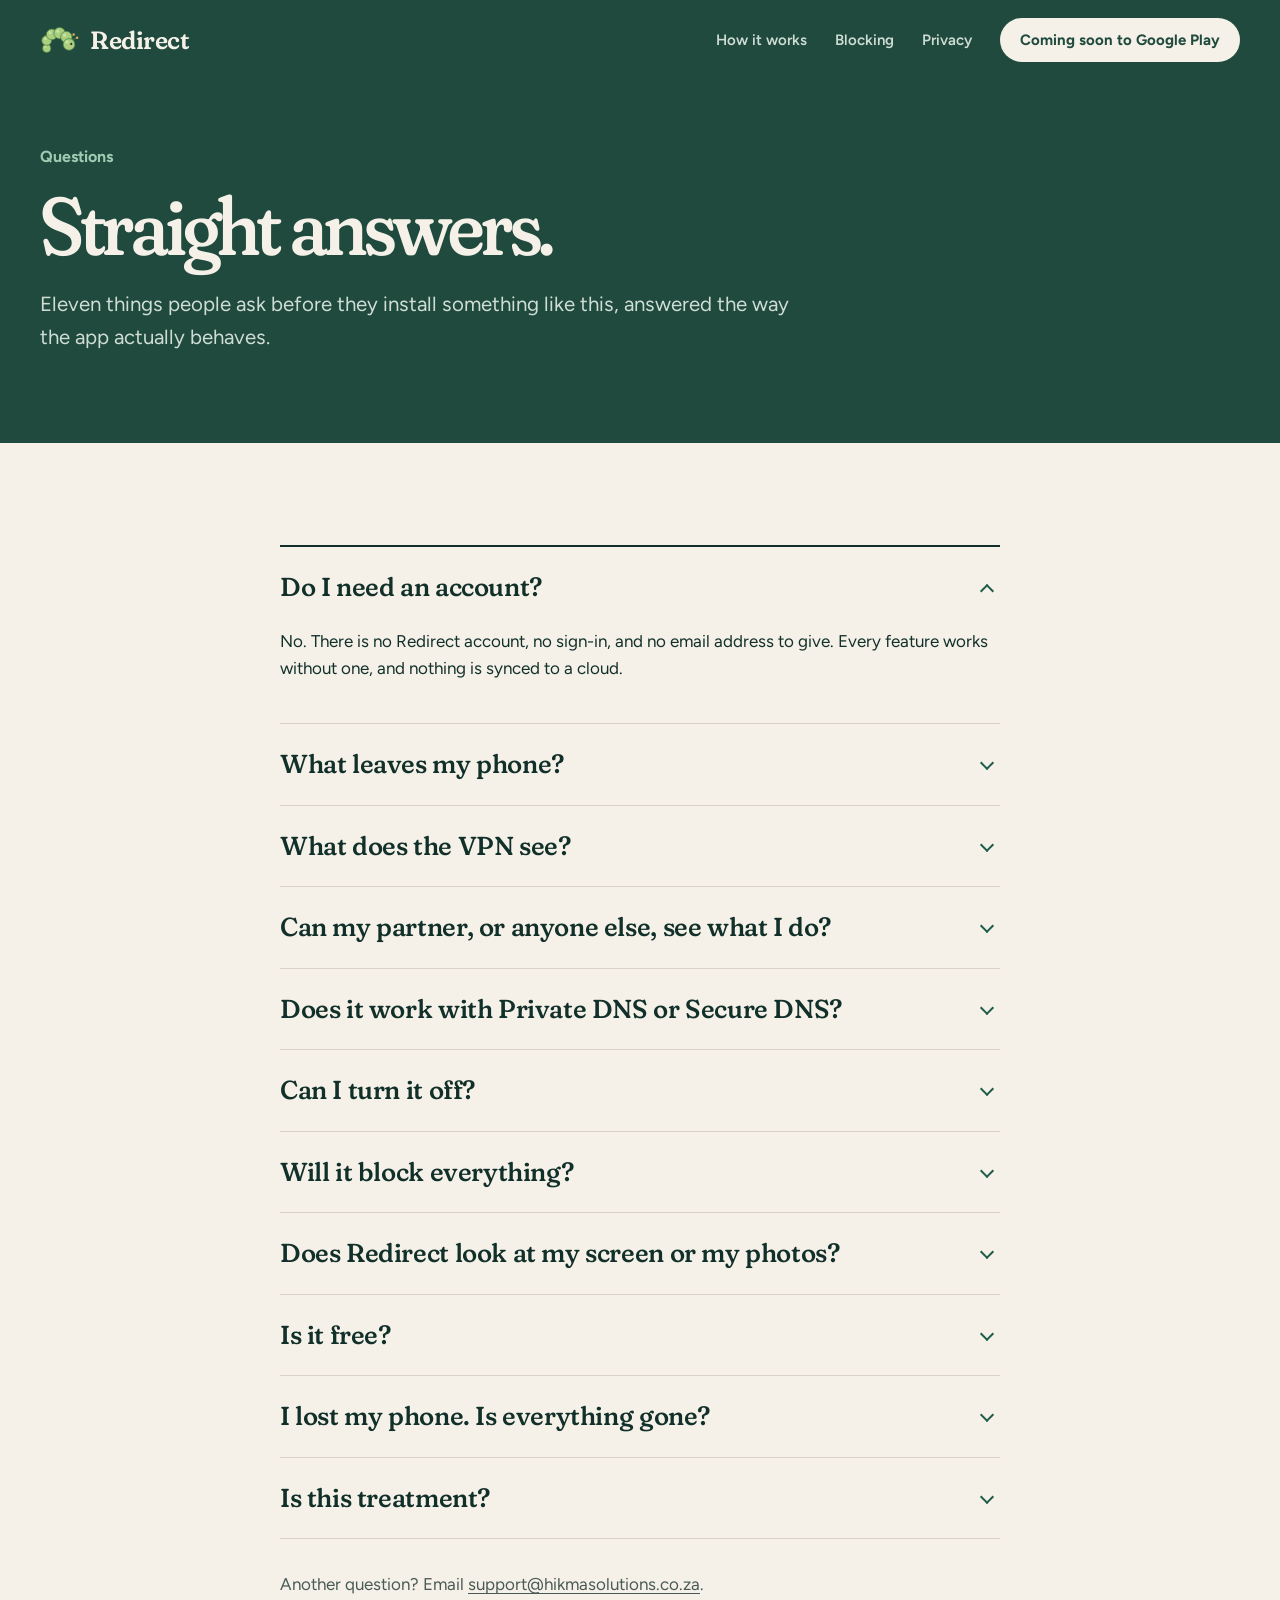
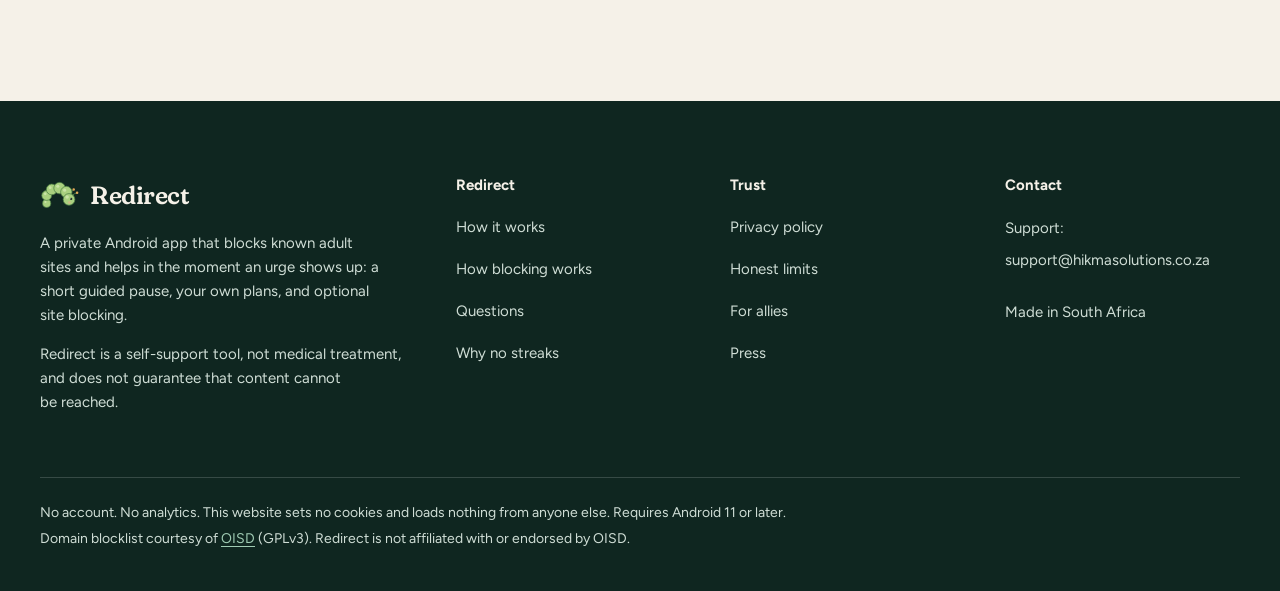
==== faq.html @ 18bc138a "Redirect website" ====
<!doctype html>
<html lang="en">
<head>
  <meta charset="utf-8">
  <meta name="viewport" content="width=device-width, initial-scale=1">
  <title>Questions · Redirect</title>
  <meta name="description" content="Straight answers about Redirect: accounts, what leaves your phone, what the VPN sees, Private DNS, turning it off, what it costs, lost phones, and treatment.">
  <meta name="theme-color" content="#1F4A3D">
  <meta name="color-scheme" content="light dark">
  <link rel="canonical" href="https://redirect.hikmasolutions.co.za/faq.html">
  <link rel="icon" href="favicon.svg" type="image/svg+xml">
  <link rel="icon" href="favicon-32.png" sizes="32x32" type="image/png">
  <link rel="apple-touch-icon" href="apple-touch-icon.png">
  <meta property="og:type" content="website">
  <meta property="og:site_name" content="Redirect">
  <meta property="og:title" content="Questions · Redirect">
  <meta property="og:description" content="Straight answers about Redirect: accounts, what leaves your phone, what the VPN sees, Private DNS, turning it off, what it costs, lost phones, and treatment.">
  <meta property="og:url" content="https://redirect.hikmasolutions.co.za/faq.html">
  <meta property="og:image" content="https://redirect.hikmasolutions.co.za/og.png">
  <meta property="og:image:width" content="1200">
  <meta property="og:image:height" content="630">
  <meta property="og:image:alt" content="Pip, the Redirect caterpillar, on a pine-green background with the words: A calm pause, when it matters.">
  <meta name="twitter:card" content="summary_large_image">
  <meta name="twitter:title" content="Questions · Redirect">
  <meta name="twitter:description" content="Straight answers about Redirect: accounts, what leaves your phone, what the VPN sees, Private DNS, turning it off, what it costs, lost phones, and treatment.">
  <meta name="twitter:image" content="https://redirect.hikmasolutions.co.za/og.png">
  <link rel="stylesheet" href="site.css">
  <script src="site.js"></script>
</head>
<body>
  <a class="skip-link" href="#main">Skip to main content</a>
  <div class="top">
    <header class="site-header">
      <div class="shell">
        <a class="brand" href="index.html"><svg class="pip-mark" viewBox="18 24 72 54" aria-hidden="true" focusable="false"><g transform="translate(-4.5,-6) translate(54,54) scale(1.22) translate(-54,-54)"><g class="pm-body"><path fill="none" stroke="#4E7F46" stroke-width="1.4" stroke-linecap="round" d="M72.5,55.2 Q74,51 77.5,48.6 M76,56.6 Q79,54 82.4,53.4"/><path fill="#E3A857" d="M76,48.3a1.9,1.9 0 1,0 3.8,0a1.9,1.9 0 1,0 -3.8,0ZM81,53.2a1.9,1.9 0 1,0 3.8,0a1.9,1.9 0 1,0 -3.8,0Z"/><g fill="#A9D07F" stroke="#4E7F46" stroke-width="1.1"><circle cx="38.03" cy="68.81" r="6"/><circle cx="38.03" cy="57.19" r="7.2"/><circle cx="45.5" cy="48.28" r="7.92"/><circle cx="56.95" cy="46.26" r="8.4"/><circle cx="67.02" cy="52.07" r="8.4"/><circle cx="71" cy="63" r="8.6"/></g><g fill="#E4F2C8" fill-opacity=".55"><circle cx="36.28" cy="66.81" r="1.6"/><circle cx="35.93" cy="54.79" r="1.92"/><circle cx="43.19" cy="45.64" r="2.11"/><circle cx="54.5" cy="43.46" r="2.24"/><circle cx="64.57" cy="49.27" r="2.24"/><circle cx="68.2" cy="59.4" r="2.6"/></g><circle cx="71.6" cy="67.4" r="1.9" fill="#F2A58E" fill-opacity=".53"/><circle cx="74.2" cy="62.2" r="1.7" fill="#1C2B24"/><circle cx="73.6" cy="61.5" r=".55" fill="#fff"/></g></g></svg><span>Redirect</span></a>
        <nav class="nav" aria-label="Main">
          <a class="nav-text" href="index.html#pause">How it works</a>
          <a class="nav-text" href="how-blocking-works.html">Blocking</a>
          <a class="nav-text" href="privacy.html">Privacy</a>
          <a class="nav-cta" href="index.html#get-it" data-play-link><span data-play-label>Coming soon to Google Play</span></a>
          <details class="menu">
            <summary>Menu</summary>
            <div class="menu-panel">
              <a href="index.html#pause">How it works</a>
              <a href="how-blocking-works.html">How blocking works</a>
              <a href="privacy.html">Privacy</a>
              <a href="faq.html" aria-current="page">Questions</a>
              <a href="for-allies.html">For allies</a>
              <a href="why-no-streaks.html">Why no streaks</a>
              <a href="press.html">Press</a>
              <a class="menu-cta" href="index.html#get-it" data-play-link><span data-play-label>Coming soon to Google Play</span></a>
            </div>
          </details>
        </nav>
      </div>
    </header>
    <div class="shell page-hero">
      <p class="eyebrow">Questions</p>
      <h1>Straight answers.</h1>
      <p class="lede">Eleven things people ask before they install something like this, answered the way the app actually behaves.</p>
    </div>
  </div>
  <main id="main" class="page-body">
    <div class="narrow">
      <ul class="faq">
        <li><details open>
          <summary>Do I need an account?</summary>
          <div class="answer">
            <p>No. There is no Redirect account, no sign-in, and no email address to give. Every feature works without one, and nothing is synced to a cloud.</p>
          </div>
        </details></li>
        <li><details>
          <summary>What leaves my phone?</summary>
          <div class="answer">
            <p>Your journal, check-ins, urge history, plans, and settings don't. Redirect has no analytics, no ads, no crash-reporting service, and no server of its own. Only three things can leave the phone, and each one is your choice:</p>
            <ul>
              <li>While site blocking is on, DNS questions that aren't blocked go to Android's own resolver, so they reach your network's DNS or your Private DNS provider, as they would without Redirect.</li>
              <li>If you tap <strong>Update now</strong>, the blocklist is downloaded from the OISD host.</li>
              <li>Files you export or share yourself, such as a JSON export.</li>
            </ul>
            <p>The <a href="privacy.html">privacy policy</a> has the full detail.</p>
          </div>
        </details></li>
        <li><details>
          <summary>What does the VPN see?</summary>
          <div class="answer">
            <p>The VPN runs on your phone and only looks at DNS questions: the names of sites your phone is trying to reach. It compares each name with the blocklist on the phone. It does not carry or read page content, images, or video, and it sends nothing to Redirect. Android shows a VPN indicator while it is on. <a href="how-blocking-works.html">How blocking works</a></p>
          </div>
        </details></li>
        <li><details>
          <summary>Can my partner, or anyone else, see what I do?</summary>
          <div class="answer">
            <p>No. Redirect sends no reports, has no dashboard, and gives no one else a login. Nobody is told when you change a setting or remove the app. The only way anything reaches another person is if you send it: an export you choose to share. An optional app lock uses your phone's own screen lock to keep the journal, progress, and plans private on a shared or borrowed phone; the pause is never locked.</p>
          </div>
        </details></li>
        <li><details>
          <summary>Does it work with Private DNS or Secure DNS?</summary>
          <div class="answer">
            <p>No, and it's better to know that up front. Android's Private DNS (DNS-over-HTTPS or DNS-over-TLS) and a custom Secure DNS provider in a browser send lookups around Redirect, so site blocking can't see them. In Chrome, keep Use secure DNS on "current service provider". Apps with their own resolver, IPv6 DNS, DNS-over-TCP, and other VPNs bypass it too.</p>
          </div>
        </details></li>
        <li><details>
          <summary>Can I turn it off?</summary>
          <div class="answer">
            <p>Yes. Every protection is off until you turn it on. On the default level it turns off straight away; a stricter level waits for the delay you chose. Uninstalling always removes it. Redirect is not tamper-proof, by design: it's friction you choose for yourself.</p>
          </div>
        </details></li>
        <li><details>
          <summary>Will it block everything?</summary>
          <div class="answer">
            <p>No. It blocks known adult domains, using the community-maintained OISD list, while your phone's DNS questions go through it. New or unlisted sites, content inside other apps, and the bypasses above can all get through. Redirect is one door among the ones you choose, not a complete filter.</p>
          </div>
        </details></li>
        <li><details>
          <summary>Does Redirect look at my screen or my photos?</summary>
          <div class="answer">
            <p>It never looks at photos, images, or video, and it never takes screenshots. The optional app pause sees only which app is open. Redirect doesn't ask for camera, microphone, location, contacts, photos, or SMS access.</p>
          </div>
        </details></li>
        <li><details>
          <summary>Is it free?</summary>
          <div class="answer">
            <p>Yes. Redirect is free, with no account and nothing to buy in the app. That covers the pause and breathing, your plans inside the pause, check-ins, the journal, progress, the lessons and toolbox, site blocking with the standard list and protection levels, app pauses, app lock, export, and delete. More features will come in updates.</p>
          </div>
        </details></li>
        <li><details>
          <summary>I lost my phone. Is everything gone?</summary>
          <div class="answer">
            <p>Everything lives only on the phone, and Android's own app backup is switched off on purpose, so a lost or wiped phone can't be recovered. That is the price of having nothing stored anywhere else. A JSON export is a readable copy you can make at any time and keep somewhere safe; it can't be restored into the app.</p>
          </div>
        </details></li>
        <li><details>
          <summary>Is this treatment?</summary>
          <div class="answer">
            <p>No. Redirect is a self-support tool for the adult using it. It isn't medical treatment, therapy, or crisis support, and it can work alongside them. If you are in crisis or thinking about harming yourself, please contact your local emergency number or a crisis line where you live.</p>
          </div>
        </details></li>
      </ul>
      <p class="guard-foot">Another question? Email <a href="mailto:support@hikmasolutions.co.za">support@hikmasolutions.co.za</a>.</p>
    </div>
  </main>

  <footer class="site-footer">
    <div class="shell">
      <div class="footer-grid">
        <div class="footer-about">
          <a class="brand" href="index.html"><svg class="pip-mark" viewBox="18 24 72 54" aria-hidden="true" focusable="false"><g transform="translate(-4.5,-6) translate(54,54) scale(1.22) translate(-54,-54)"><g class="pm-body"><path fill="none" stroke="#4E7F46" stroke-width="1.4" stroke-linecap="round" d="M72.5,55.2 Q74,51 77.5,48.6 M76,56.6 Q79,54 82.4,53.4"/><path fill="#E3A857" d="M76,48.3a1.9,1.9 0 1,0 3.8,0a1.9,1.9 0 1,0 -3.8,0ZM81,53.2a1.9,1.9 0 1,0 3.8,0a1.9,1.9 0 1,0 -3.8,0Z"/><g fill="#A9D07F" stroke="#4E7F46" stroke-width="1.1"><circle cx="38.03" cy="68.81" r="6"/><circle cx="38.03" cy="57.19" r="7.2"/><circle cx="45.5" cy="48.28" r="7.92"/><circle cx="56.95" cy="46.26" r="8.4"/><circle cx="67.02" cy="52.07" r="8.4"/><circle cx="71" cy="63" r="8.6"/></g><g fill="#E4F2C8" fill-opacity=".55"><circle cx="36.28" cy="66.81" r="1.6"/><circle cx="35.93" cy="54.79" r="1.92"/><circle cx="43.19" cy="45.64" r="2.11"/><circle cx="54.5" cy="43.46" r="2.24"/><circle cx="64.57" cy="49.27" r="2.24"/><circle cx="68.2" cy="59.4" r="2.6"/></g><circle cx="71.6" cy="67.4" r="1.9" fill="#F2A58E" fill-opacity=".53"/><circle cx="74.2" cy="62.2" r="1.7" fill="#1C2B24"/><circle cx="73.6" cy="61.5" r=".55" fill="#fff"/></g></g></svg><span>Redirect</span></a>
          <p>A private Android app that blocks known adult sites and helps in the moment an urge shows up: a short guided pause, your own plans, and optional site blocking.</p>
          <p>Redirect is a self-support tool, not medical treatment, and does not guarantee that content cannot be reached.</p>
        </div>
        <nav class="footer-links" aria-label="Redirect">
          <h2>Redirect</h2>
          <a href="index.html#pause">How it works</a>
          <a href="how-blocking-works.html">How blocking works</a>
          <a href="faq.html">Questions</a>
          <a href="why-no-streaks.html">Why no streaks</a>
        </nav>
        <nav class="footer-links" aria-label="Trust and press">
          <h2>Trust</h2>
          <a href="privacy.html">Privacy policy</a>
          <a href="index.html#honesty">Honest limits</a>
          <a href="for-allies.html">For allies</a>
          <a href="press.html">Press</a>
        </nav>
        <div class="footer-links">
          <h2>Contact</h2>
          <span>Support: <a href="mailto:support@hikmasolutions.co.za">support@hikmasolutions.co.za</a></span>
          <span>Made in South Africa</span>
        </div>
      </div>
      <div class="footer-bottom">
        <p>No account. No analytics. This website sets no cookies and loads nothing from anyone else. Requires Android 11 or later.</p>
        <p>Domain blocklist courtesy of <a href="https://oisd.nl/">OISD</a> (GPLv3). Redirect is not affiliated with or endorsed by OISD.</p>
      </div>
    </div>
  </footer>
</body>
</html>
---- site.css ----
/* Redirect website: shared styles for every page. No external requests: fonts are self-hosted
   (SIL OFL; licence texts ship beside them in fonts/). Light and dark themes; ?theme=dark or
   ?theme=light forces one (site.js sets data-theme on <html>).
   Rhythm: pine bands for the night-time moments (hero, privacy, call to action), warm paper for
   everything you read in daylight. One ambient motion: the hero breathes, 4 s in and 6 s out. */
@font-face { font-family: "Fraunces"; src: url("fonts/Fraunces-Variable.ttf") format("truetype"); font-weight: 100 900; font-display: swap; }
@font-face { font-family: "Figtree"; src: url("fonts/Figtree-Variable.ttf") format("truetype"); font-weight: 300 900; font-display: swap; }

:root {
  color-scheme: light;
  --paper: #F5F1E8;
  --paper-2: #ECE6D9;
  --surface: #FFFCF6;
  --ink: #12302A;
  --muted: #4A5A55;
  --line: #D8D3C6;
  --accent: #1D5C49;
  --tick: #3E8467;
  --stop: #8A6A3F;
  --stop-soft: #F1E7D4;
  --btn: #147C61;
  --btn-hover: #0F6A53;
  --frame: #1B2A26;
  --shadow: 0 30px 60px -20px rgba(18, 48, 42, .28);
  /* Pine bands look the same in both themes. */
  --pine: #1F4A3D;
  --pine-deep: #153429;
  --pine-ink: #F5F1E8;
  --pine-muted: #CFDDD5;
  --pine-sage: #9FCBB3;
  --pine-line: rgba(207, 221, 213, .2);
  --footer: #0F2620;
  --leaf: #A9D07F;
  --focus: #E9C46A;
  --sans: "Figtree", "Segoe UI Variable", "Segoe UI", system-ui, -apple-system, sans-serif;
  --serif: "Fraunces", Georgia, "Times New Roman", serif;
  --shell: 1200px;
}
@media (prefers-color-scheme: dark) {
  :root:not([data-theme="light"]) {
    color-scheme: dark;
    --paper: #0E1A17;
    --paper-2: #13231F;
    --surface: #172925;
    --ink: #E9F1ED;
    --muted: #A8BAB4;
    --line: #2C3F3A;
    --accent: #8FD3BB;
    --tick: #8FD3BB;
    --stop: #E1C394;
    --stop-soft: #2A261D;
    --frame: #2F433E;
    --shadow: 0 30px 60px -20px rgba(0, 0, 0, .6);
    --pine: #18392F;
    --pine-deep: #0F2721;
    --footer: #091714;
  }
}
:root[data-theme="dark"] {
  color-scheme: dark;
  --paper: #0E1A17;
  --paper-2: #13231F;
  --surface: #172925;
  --ink: #E9F1ED;
  --muted: #A8BAB4;
  --line: #2C3F3A;
  --accent: #8FD3BB;
  --tick: #8FD3BB;
  --stop: #E1C394;
  --stop-soft: #2A261D;
  --frame: #2F433E;
  --shadow: 0 30px 60px -20px rgba(0, 0, 0, .6);
  --pine: #18392F;
  --pine-deep: #0F2721;
  --footer: #091714;
}

/* ---------- Base ---------- */
*, *::before, *::after { box-sizing: border-box; }
html { scroll-behavior: smooth; -webkit-text-size-adjust: 100%; }
body {
  margin: 0; min-width: 320px; overflow-x: hidden;
  background: var(--paper); color: var(--ink);
  font-family: var(--sans); font-size: 17px; line-height: 1.6;
}
img, svg { display: block; max-width: 100%; }
[hidden] { display: none !important; }
a { color: inherit; text-underline-offset: 3px; }
:focus-visible {
  /* Two rings, so focus shows on paper and on pine alike. */
  outline: 2px solid var(--ink); outline-offset: 3px;
  box-shadow: 0 0 0 5px var(--focus); border-radius: 8px;
}
.top :focus-visible, .on-pine :focus-visible, .site-footer :focus-visible { outline-color: var(--pine-ink); }
h1, h2, h3, p, ul, ol, figure, blockquote { margin-top: 0; }
h1, h2, h3 { text-wrap: balance; }
h1, h2 {
  font-family: var(--serif); font-weight: 560; letter-spacing: -.025em;
  font-variation-settings: "SOFT" 100, "WONK" 0;
}
p, li { text-wrap: pretty; }
code { font-size: .92em; padding: .1em .35em; border-radius: 6px; background: var(--paper-2); overflow-wrap: anywhere; }
.on-pine code, .top code { background: rgba(255, 255, 255, .08); }
.sr-only { position: absolute; width: 1px; height: 1px; padding: 0; margin: -1px; overflow: hidden; clip: rect(0 0 0 0); white-space: nowrap; border: 0; }
.skip-link {
  position: absolute; z-index: 100; top: -200px; left: 12px; padding: 10px 14px; border-radius: 10px;
  color: #fff; background: var(--pine-deep); font-weight: 700; text-decoration: none;
}
.skip-link:focus { top: 12px; }

.shell { width: min(var(--shell), calc(100% - 32px)); margin-inline: auto; }
.narrow { width: min(720px, calc(100% - 32px)); margin-inline: auto; }
.section { padding: clamp(72px, 10vw, 136px) 0; scroll-margin-top: 8px; }
.section-head { max-width: 760px; margin-bottom: clamp(40px, 5vw, 64px); }
.section h2, .h2 { margin-bottom: 20px; font-size: clamp(34px, 4.6vw, 60px); line-height: 1.04; }
.lead { color: var(--muted); font-size: clamp(18px, 1.6vw, 20px); line-height: 1.55; }
.on-pine .lead, .top .lead { color: var(--pine-muted); }
.micro { color: var(--muted); font-size: 14px; }
.on-pine .micro { color: var(--pine-muted); }
.text-link { color: var(--accent); font-weight: 700; }
.on-pine .text-link, .on-pine a { color: var(--pine-sage); }

/* ---------- Buttons ---------- */
.actions { display: flex; flex-wrap: wrap; align-items: center; gap: 12px 20px; }
.btn {
  display: inline-flex; min-height: 52px; align-items: center; justify-content: center;
  padding: 14px 26px; border: 1px solid transparent; border-radius: 999px;
  font: inherit; font-size: 16px; font-weight: 700; line-height: 1.2; text-align: center; text-decoration: none;
  transition: background-color .2s ease, border-color .2s ease;
}
.btn-primary { background: var(--btn); color: #fff; }
.btn-primary:hover { background: var(--btn-hover); }
.top .btn-primary, .on-pine .btn-primary { background: var(--pine-ink); color: var(--pine); }
.top .btn-primary:hover, .on-pine .btn-primary:hover { background: #fff; }
.btn-quiet { padding-inline: 4px; color: inherit; text-decoration: underline; text-decoration-thickness: 1px; text-underline-offset: 5px; }
.btn-quiet:hover { text-decoration-thickness: 2px; }
.on-pine .btn-quiet { color: var(--pine-ink); }

/* ---------- Pine top band and header ---------- */
.top { position: relative; color: var(--pine-ink); background: var(--pine); }
.site-header { position: relative; z-index: 30; }
.site-header .shell { display: flex; min-height: 80px; align-items: center; justify-content: space-between; gap: 20px; }
.brand {
  display: inline-flex; min-height: 44px; align-items: center; gap: 10px; color: inherit;
  font-family: var(--serif); font-size: 25px; font-weight: 600; letter-spacing: -.02em; text-decoration: none;
  font-variation-settings: "SOFT" 100, "WONK" 0;
}
.pip-mark { width: 40px; height: 30px; flex: none; overflow: visible; }
.nav { display: flex; align-items: center; gap: 4px; }
.nav a { display: inline-flex; min-height: 44px; align-items: center; padding: 0 12px; color: var(--pine-muted); font-size: 15px; font-weight: 600; text-decoration: none; }
.nav a:hover, .nav a[aria-current="page"] { color: #fff; }
.nav a[aria-current="page"] { text-decoration: underline; text-underline-offset: 8px; text-decoration-thickness: 2px; }
.nav .nav-cta { margin-left: 12px; padding: 0 20px; border-radius: 999px; background: var(--pine-ink); color: var(--pine); font-weight: 700; }
.nav .nav-cta:hover { background: #fff; color: var(--pine); }
.menu { display: none; position: relative; }
.menu summary {
  display: inline-flex; min-height: 44px; align-items: center; gap: 10px; padding: 8px 16px;
  border: 1px solid rgba(245, 241, 232, .4); border-radius: 999px; cursor: pointer; list-style: none;
  font-size: 15px; font-weight: 700;
}
.menu summary::-webkit-details-marker { display: none; }
.menu summary::after { content: ""; width: 7px; height: 7px; border-right: 2px solid currentColor; border-bottom: 2px solid currentColor; transform: translateY(-2px) rotate(45deg); }
.menu[open] summary::after { transform: translateY(2px) rotate(-135deg); }
.menu-panel {
  position: absolute; right: 0; top: calc(100% + 10px); display: grid; width: min(280px, calc(100vw - 32px)); padding: 8px;
  border: 1px solid var(--line); border-radius: 20px; background: var(--surface); color: var(--ink); box-shadow: var(--shadow);
}
.menu-panel a { display: flex; min-height: 44px; align-items: center; padding: 0 14px; border-radius: 12px; font-weight: 600; text-decoration: none; }
.menu-panel a:hover { background: var(--paper-2); }
.menu-panel a[aria-current="page"] { color: var(--accent); text-decoration: underline; }
.menu-panel .menu-cta { margin-top: 6px; justify-content: center; background: var(--btn); color: #fff; font-weight: 700; }
.menu-panel .menu-cta:hover { background: var(--btn-hover); }
.menu-panel :focus-visible { outline-color: var(--ink); }

/* ---------- Home hero ---------- */
.hero { overflow: hidden; background: radial-gradient(120% 90% at 85% 20%, #285A4A 0, transparent 60%), var(--pine); }
.hero-grid {
  display: grid; grid-template-columns: minmax(0, 1fr) 340px; align-items: center;
  gap: clamp(40px, 6vw, 96px); padding: clamp(32px, 5vw, 72px) 0 clamp(48px, 6vw, 88px);
}
.hero h1 {
  max-width: 12.5ch; margin-bottom: 28px;
  font-size: clamp(46px, 7.4vw, 108px); font-weight: 520; line-height: .96; letter-spacing: -.03em;
  font-variation-settings: "SOFT" 100, "WONK" 0, "opsz" 144;
}
.hero .lede { max-width: 34em; margin-bottom: 32px; color: var(--pine-muted); font-size: clamp(18px, 1.6vw, 21px); line-height: 1.55; }
.hero .btn-quiet { color: var(--pine-ink); }
.hero-note { margin: 22px 0 0; color: var(--pine-muted); font-size: 15px; }

.promises {
  display: grid; grid-template-columns: repeat(3, 1fr); gap: 0; margin: 0; padding: 0 0 clamp(40px, 5vw, 64px);
  list-style: none; border-top: 1px solid var(--pine-line);
}
.promises li { padding: 22px 28px 0 0; color: var(--pine-muted); font-size: 16px; line-height: 1.5; }
.promises li + li { padding-left: 28px; border-left: 1px solid var(--pine-line); }
.promises strong { display: block; margin-bottom: 4px; color: var(--pine-ink); font-family: var(--serif); font-size: 22px; font-weight: 560; letter-spacing: -.015em; }

/* The live Breathe screen. 10 s per breath: 4 s in (0-40%), 6 s out (40-100%). */
.phone-wrap { position: relative; display: grid; place-items: center; }
.halo { position: absolute; top: 36%; left: 50%; width: 0; height: 0; pointer-events: none; }
.halo i {
  position: absolute; left: 50%; top: 50%; border: 1px solid rgba(159, 203, 179, .28); border-radius: 50%;
  transform: translate(-50%, -50%) scale(.9); animation: halo 10s ease-in-out infinite;
}
.halo i:nth-child(1) { width: 440px; height: 440px; background: radial-gradient(circle, rgba(159, 203, 179, .14), transparent 70%); }
.halo i:nth-child(2) { width: 640px; height: 640px; border-color: rgba(159, 203, 179, .18); animation-delay: -.25s; }
.halo i:nth-child(3) { width: 860px; height: 860px; border-color: rgba(159, 203, 179, .1); animation-delay: -.5s; }
@keyframes halo { 0%, 100% { transform: translate(-50%, -50%) scale(.88); } 40% { transform: translate(-50%, -50%) scale(1.03); } }
.device {
  position: relative; width: 300px; aspect-ratio: 9 / 19.5; overflow: hidden; border-radius: 42px;
  background: #1C4337; box-shadow: 0 50px 90px -30px rgba(0, 10, 8, .7), 0 0 0 2px rgba(245, 241, 232, .5), inset 0 0 0 6px #14201C;
}
.device::before { content: ""; position: absolute; z-index: 5; top: 12px; left: 50%; width: 14px; height: 14px; margin-left: -7px; border-radius: 50%; background: #0E1714; }
.bs { position: absolute; inset: 6px; display: flex; flex-direction: column; align-items: center; padding: 14px 20px 22px; border-radius: 36px; background: #1C4337; color: #F2EEE6; }
.bs-status { display: flex; width: 100%; justify-content: space-between; padding: 0 6px; font-size: 11px; font-weight: 650; }
.bs-status i { display: inline-block; width: 26px; height: 9px; border-radius: 2px; background: linear-gradient(90deg, #F2EEE6 70%, transparent 70%); opacity: .9; }
.bs-top { position: relative; width: 100%; margin-top: 16px; font-size: 13px; font-weight: 700; text-align: center; }
.bs-top::before, .bs-top::after { content: ""; position: absolute; left: 2px; top: 50%; width: 14px; height: 2px; background: #F2EEE6; border-radius: 2px; transform: rotate(45deg); }
.bs-top::after { transform: rotate(-45deg); }
.bs-bars { display: grid; width: 100%; grid-template-columns: repeat(4, 1fr); gap: 5px; margin-top: 14px; }
.bs-bars span { height: 3px; border-radius: 3px; background: #2D5E4F; }
.bs-bars span:first-child { background: #9FCBB3; }
.bs-title { margin: 24px 0 6px; font-family: var(--serif); font-size: 29px; font-weight: 650; letter-spacing: -.03em; line-height: 1.05; }
.bs-sub { margin: 0; color: #C9D8CF; font-size: 12.5px; line-height: 1.45; text-align: center; }
.ring { position: relative; width: 196px; height: 196px; margin: 26px 0 8px; }
.ring svg { width: 100%; height: 100%; overflow: visible; }
.ring-breath { transform-box: fill-box; transform-origin: center; animation: ring-breathe 10s ease-in-out infinite; }
.ring-disc { transform-box: fill-box; transform-origin: center; animation: disc-breathe 10s ease-in-out infinite; }
.ring-progress { animation: ring-progress 90s linear infinite; }
@keyframes ring-breathe { 0%, 100% { transform: scale(.94); } 40% { transform: scale(1.04); } }
@keyframes disc-breathe { 0%, 100% { transform: scale(.9); } 40% { transform: scale(1.03); } }
@keyframes ring-progress { from { stroke-dashoffset: 0; } to { stroke-dashoffset: 578; } }
.ring-label { position: absolute; inset: 0; display: grid; place-content: center; text-align: center; }
.ring-cue { position: relative; height: 20px; color: #A9D3BE; font-size: 14px; font-weight: 700; }
.ring-cue span { position: absolute; inset: 0; white-space: nowrap; }
.cue-in { animation: cue-in 10s linear infinite; }
.cue-out { animation: cue-out 10s linear infinite; }
@keyframes cue-in { 0%, 37% { opacity: 1; } 42%, 97% { opacity: 0; } 100% { opacity: 1; } }
@keyframes cue-out { 0%, 37% { opacity: 0; } 42%, 97% { opacity: 1; } 100% { opacity: 0; } }
.ring-time { margin-top: 2px; font-family: var(--serif); font-size: 44px; font-weight: 650; line-height: 1; letter-spacing: -.02em; font-variant-numeric: tabular-nums; }
.ring-rem { margin-top: 4px; color: #C9D8CF; font-size: 12px; }
.bs-pip { width: 150px; margin-top: 4px; overflow: visible; }
.bs-btn { margin-top: auto; width: 100%; padding: 13px; border-radius: 999px; background: #E4EEE7; color: #1C4337; font-size: 14px; font-weight: 700; text-align: center; }

/* Pip breathes on the same 10 s cycle, only inside the hero phone. */
.hero .pip-body { animation: pip-rise 10s ease-in-out infinite; }
.hero .pip-seg { transform-box: fill-box; transform-origin: 50% 60%; animation: pip-puff 10s ease-in-out infinite; }
.hero .pip-headball { animation-name: pip-puff-head; }
@keyframes pip-rise { 0%, 100% { transform: translateY(0); } 40% { transform: translateY(-2.5px); } }
@keyframes pip-puff { 0%, 100% { transform: scale(1); } 40% { transform: scale(1.12); } }
@keyframes pip-puff-head { 0%, 100% { transform: scale(1); } 40% { transform: scale(1.05); } }

/* ---------- Interlude: the thesis ---------- */
.interlude { padding: clamp(80px, 11vw, 160px) 0 clamp(24px, 3vw, 40px); }
.interlude-title { margin-bottom: clamp(32px, 4vw, 56px); line-height: 1; }
.interlude-title span { display: block; }
.soft-line { margin-bottom: .35em; color: var(--muted); font-size: clamp(26px, 3.2vw, 44px); font-weight: 420; letter-spacing: -.02em; }
.hard-line { max-width: 11ch; font-size: clamp(48px, 8.4vw, 124px); font-weight: 520; letter-spacing: -.035em; line-height: .95; font-variation-settings: "SOFT" 100, "WONK" 0, "opsz" 144; }
.interlude-body { display: grid; grid-template-columns: repeat(2, minmax(0, 1fr)); gap: 32px 48px; max-width: 920px; margin-left: auto; }
.interlude-body p { margin: 0; font-size: 19px; line-height: 1.6; }
.interlude-body p:first-child { color: var(--ink); }
.interlude-body p + p { color: var(--muted); }

/* ---------- Phone frame for real screenshots ---------- */
.phone { position: relative; margin: 0; }
.phone img {
  width: 100%; height: auto; border-radius: 26px; background: var(--frame);
  border: 6px solid var(--frame); box-shadow: var(--shadow);
}
.phone figcaption { margin-top: 12px; color: var(--muted); font-size: 14px; text-align: center; }
.phone-lg { width: min(320px, 100%); justify-self: center; }

/* ---------- The pause: four screens ---------- */
.filmstrip {
  position: relative; display: grid; grid-template-columns: repeat(4, minmax(0, 1fr)); gap: clamp(20px, 3vw, 40px);
  margin: 0; padding: 0; list-style: none; counter-reset: none;
}
.filmstrip li:nth-child(even) { margin-top: 56px; }
.filmstrip .phone { margin-bottom: 26px; }
.filmstrip h3 { display: flex; align-items: center; gap: 12px; margin-bottom: 8px; font-family: var(--serif); font-size: 26px; font-weight: 560; letter-spacing: -.02em; font-variation-settings: "SOFT" 100, "WONK" 0; }
.step-n {
  display: inline-grid; width: 32px; height: 32px; flex: none; place-items: center; border-radius: 50%;
  border: 1.5px solid var(--accent); color: var(--accent); font-family: var(--sans); font-size: 15px; font-weight: 700;
}
.filmstrip p { margin: 0; color: var(--muted); font-size: 16px; line-height: 1.55; }

/* ---------- Split layouts ---------- */
.split { display: grid; grid-template-columns: minmax(0, 1.1fr) minmax(0, .9fr); align-items: center; gap: clamp(48px, 7vw, 112px); }
.split.reverse > :first-child { order: 2; }
.split-text > :last-child { margin-bottom: 0; }
.ticks { margin: 28px 0 0; padding: 0; list-style: none; }
.ticks li { position: relative; padding: 14px 0 14px 30px; border-top: 1px solid var(--line); }
.ticks li:last-child { border-bottom: 1px solid var(--line); }
.ticks li::before { content: ""; position: absolute; left: 2px; top: 23px; width: 12px; height: 7px; border-left: 2px solid var(--tick); border-bottom: 2px solid var(--tick); transform: rotate(-45deg); }
.statement { margin: 40px 0 16px; font-family: var(--serif); font-size: clamp(30px, 3.4vw, 44px); font-weight: 520; line-height: 1.08; letter-spacing: -.03em; color: var(--accent); font-variation-settings: "SOFT" 100, "WONK" 0, "opsz" 144; }

.plans { background: var(--paper-2); }
.plan-stack { display: grid; gap: 20px; }
.plan-card {
  margin: 0; padding: clamp(24px, 3vw, 36px); border-radius: 28px; background: var(--surface);
  box-shadow: 0 1px 0 var(--line), 0 20px 40px -24px rgba(18, 48, 42, .25);
}
.plan-card:nth-child(2) { margin-left: clamp(24px, 6vw, 72px); }
.plan-card p { margin: 0; font-family: var(--serif); font-size: clamp(22px, 2.3vw, 30px); font-weight: 450; line-height: 1.25; letter-spacing: -.015em; font-variation-settings: "SOFT" 100, "WONK" 0, "opsz" 72; }
.plan-card::before { content: "If, then"; display: block; margin-bottom: 10px; color: var(--muted); font-size: 14px; font-weight: 600; }
.plan-note { margin: 4px 0 0; color: var(--muted); font-size: 14px; }

/* ---------- Guardrails ledger: limits at equal weight ---------- */
.guard { background: var(--paper-2); }
.ledger { border-top: 2px solid var(--ink); }
.ledger-head, .ledger-row { display: grid; grid-template-columns: minmax(180px, .7fr) minmax(0, 1fr) minmax(0, 1fr); gap: 0 clamp(24px, 4vw, 56px); }
.ledger-head { padding: 14px 0; border-bottom: 1px solid var(--line); color: var(--muted); font-size: 15px; font-weight: 700; }
.ledger-row { padding: clamp(24px, 3vw, 36px) 0; border-bottom: 1px solid var(--line); }
.ledger-row h3 { margin: 0; font-family: var(--serif); font-size: clamp(24px, 2.4vw, 32px); font-weight: 560; letter-spacing: -.02em; line-height: 1.1; font-variation-settings: "SOFT" 100, "WONK" 0; }
.ledger-row p { margin: 0; font-size: 17px; }
.ledger-row .stops { padding-left: 20px; border-left: 3px solid var(--stop); }
.ledger-label { display: none; }
.guard-foot { max-width: 760px; margin: 32px 0 0; color: var(--muted); }

/* ---------- Privacy: the phone as a boundary ---------- */
.on-pine { color: var(--pine-ink); background: var(--pine); }
.privacy-band { background: radial-gradient(90% 70% at 15% 35%, #275646 0, transparent 60%), var(--pine); }
.boundary { display: grid; grid-template-columns: minmax(0, 1fr) minmax(0, 1fr); align-items: center; gap: 0; margin: 0 0 clamp(56px, 7vw, 88px); }
.b-title { margin-bottom: 18px; color: var(--pine-sage); font-size: 15px; font-weight: 700; }
.b-phone {
  position: relative; padding: 48px clamp(24px, 3vw, 40px) 36px; border: 2px solid var(--pine-sage); border-radius: 48px;
  background: rgba(255, 255, 255, .04);
}
.b-phone::before { content: ""; position: absolute; top: 16px; left: 50%; width: 64px; height: 8px; margin-left: -32px; border-radius: 4px; background: rgba(159, 203, 179, .35); }
.b-tiles { display: grid; grid-template-columns: 1fr 1fr; gap: 12px; margin: 0 0 22px; padding: 0; list-style: none; }
.b-tiles li {
  padding: 18px 16px; border: 1px solid rgba(159, 203, 179, .35); border-radius: 18px; background: rgba(159, 203, 179, .1);
  font-family: var(--serif); font-size: clamp(19px, 1.8vw, 23px); font-weight: 520; text-align: center; font-variation-settings: "SOFT" 100, "WONK" 0;
}
.b-note { margin: 0; color: var(--pine-muted); font-size: 15px; text-align: center; }
.b-cross { padding-left: clamp(32px, 5vw, 72px); }
.b-arrows { margin: 0 0 20px; padding: 0; list-style: none; }
.b-arrows li { position: relative; padding: 18px 0 18px 84px; border-top: 1px solid var(--pine-line); }
.b-arrows li:last-child { border-bottom: 1px solid var(--pine-line); }
.b-arrows li::before { content: ""; position: absolute; left: calc(-1 * clamp(32px, 5vw, 72px) - 2px); top: 34px; width: calc(clamp(32px, 5vw, 72px) + 66px); height: 2px; background: var(--pine-sage); }
.b-arrows li::after { content: ""; position: absolute; left: 60px; top: 29px; border: 6px solid transparent; border-left: 10px solid var(--pine-sage); }
.b-arrows strong { display: block; font-size: 19px; }
.b-arrows span { color: var(--pine-muted); }
.b-else { margin-bottom: 8px; color: var(--pine-muted); font-size: 15px; }
.b-server { margin: 0; font-family: var(--serif); font-size: 24px; font-weight: 520; color: var(--pine-sage); font-variation-settings: "SOFT" 100, "WONK" 0; }
.triad { display: grid; grid-template-columns: repeat(3, minmax(0, 1fr)); gap: clamp(24px, 4vw, 48px); margin-bottom: 40px; }
.triad > div { padding-top: 20px; border-top: 1px solid var(--pine-line); }
.triad h3 { margin-bottom: 8px; font-size: 18px; }
.triad p { margin: 0; color: var(--pine-muted); font-size: 16px; }
.fine-print { max-width: 820px; color: var(--pine-muted); font-size: 15px; }
.fine-print strong { color: var(--pine-ink); }
.site-note { margin: 0; color: var(--pine-sage); font-size: 15px; font-weight: 600; }

/* ---------- Can and can't ---------- */
.can-grid { display: grid; grid-template-columns: repeat(2, minmax(0, 1fr)); gap: clamp(32px, 5vw, 72px); }
.can-col h3 { margin-bottom: 0; padding-bottom: 14px; border-bottom: 2px solid var(--ink); font-family: var(--serif); font-size: clamp(26px, 2.6vw, 34px); font-weight: 560; letter-spacing: -.02em; font-variation-settings: "SOFT" 100, "WONK" 0; }
.can-col ul { margin: 0; padding: 0; list-style: none; }
.can-col li { position: relative; padding: 16px 0 16px 30px; border-bottom: 1px solid var(--line); }
.can-col li::before { content: ""; position: absolute; left: 2px; top: 25px; width: 12px; height: 7px; border-left: 2px solid var(--tick); border-bottom: 2px solid var(--tick); transform: rotate(-45deg); }
.cant li::before { top: 29px; width: 14px; height: 0; border-left: 0; border-bottom: 2px solid var(--stop); transform: none; }

/* ---------- Final call to action ---------- */
.cta-section { padding-top: clamp(56px, 7vw, 96px); }
.cta-card {
  position: relative; display: grid; grid-template-columns: minmax(0, 1fr) auto; align-items: end; gap: 32px;
  padding: clamp(36px, 6vw, 80px); border-radius: clamp(28px, 4vw, 44px); overflow: hidden;
}
.cta-card h2 { max-width: 14ch; font-size: clamp(36px, 5vw, 68px); font-variation-settings: "SOFT" 100, "WONK" 0, "opsz" 144; }
.cta-copy > div > p:first-child { max-width: 40em; color: var(--pine-muted); font-size: 18px; }
.cta-copy .actions { margin: 28px 0 16px; }
.soon-badge { display: inline-flex; min-height: 52px; align-items: center; margin: 0; padding: 0 24px; border-radius: 999px; background: rgba(245, 241, 232, .12); border: 1px solid rgba(245, 241, 232, .3); font-weight: 700; }
.cta-pip { width: clamp(160px, 20vw, 260px); }

/* ---------- Inner pages ---------- */
.page-hero { padding: clamp(32px, 5vw, 64px) 0 clamp(56px, 7vw, 96px); }
.page-hero .eyebrow { margin-bottom: 16px; color: var(--pine-sage); font-size: 16px; font-weight: 700; }
.page-hero h1 { max-width: 16ch; margin-bottom: 22px; font-size: clamp(42px, 6.4vw, 88px); font-weight: 520; line-height: .98; letter-spacing: -.04em; font-variation-settings: "SOFT" 100, "WONK" 0, "opsz" 144; }
.page-hero .lede { max-width: 38em; margin: 0; color: var(--pine-muted); font-size: clamp(18px, 1.6vw, 21px); }
.page-hero .policy-intro { max-width: 16ch; margin-bottom: 22px; font-family: var(--serif); font-size: clamp(42px, 6.4vw, 88px); font-weight: 520; line-height: .98; letter-spacing: -.04em; font-variation-settings: "SOFT" 100, "WONK" 0, "opsz" 144; }
.notice { max-width: 46em; margin: 28px 0 0; padding: 16px 20px; border: 1px solid var(--pine-line); border-radius: 18px; background: rgba(255, 255, 255, .05); color: var(--pine-muted); font-size: 16px; }
.notice strong { color: var(--pine-ink); }
.soft { background: var(--paper-2); }
.page-body { padding: clamp(56px, 8vw, 104px) 0; }

.prose { font-size: 18px; line-height: 1.7; }
.prose > p:first-child { font-size: 20px; }
.prose h2 { margin: 56px 0 16px; font-size: clamp(28px, 3.2vw, 38px); line-height: 1.1; }
.prose h3 { margin: 32px 0 8px; font-size: 20px; }
.prose ul { padding-left: 1.2em; }
.prose li { margin-bottom: 10px; }
.prose li::marker { color: var(--tick); }
.prose a { color: var(--accent); font-weight: 650; }
.pull {
  margin: 48px 0; padding: 0 0 0 24px; border-left: 3px solid var(--leaf);
  font-family: var(--serif); font-size: clamp(26px, 3vw, 36px); font-weight: 520; line-height: 1.15; letter-spacing: -.02em; font-variation-settings: "SOFT" 100, "WONK" 0;
}
.callout { margin: 32px 0; padding: 22px 26px; border-radius: 22px; background: var(--paper-2); }
.callout p { margin: 0; }
.limit-box { background: var(--stop-soft); border-left: 3px solid var(--stop); }

.flow { display: grid; grid-template-columns: repeat(4, minmax(0, 1fr)); gap: 0; margin: 40px 0; padding: 0; list-style: none; counter-reset: flow; }
.flow li { position: relative; margin: 0; padding: 52px 18px 0 0; counter-increment: flow; font-size: 16px; line-height: 1.45; }
.flow li::before {
  content: counter(flow); position: absolute; top: 0; left: 0; display: grid; width: 34px; height: 34px; place-items: center;
  border-radius: 50%; background: var(--paper); border: 1.5px solid var(--accent); color: var(--accent); font-weight: 700; z-index: 1;
}
.flow li::after { content: ""; position: absolute; top: 17px; left: 34px; right: 0; height: 1.5px; background: var(--line); }
.flow li:last-child::after { display: none; }
.flow strong { display: block; margin-bottom: 4px; }
.flow span { color: var(--muted); }

.faq { margin: 0; padding: 0; list-style: none; border-top: 2px solid var(--ink); }
.faq li { border-bottom: 1px solid var(--line); }
.faq summary {
  position: relative; display: block; padding: 24px 48px 24px 0; cursor: pointer; list-style: none;
  font-family: var(--serif); font-size: clamp(21px, 2.2vw, 26px); font-weight: 520; line-height: 1.25; letter-spacing: -.015em; font-variation-settings: "SOFT" 100, "WONK" 0;
}
.faq summary::-webkit-details-marker { display: none; }
.faq summary::after { content: ""; position: absolute; right: 8px; top: 34px; width: 10px; height: 10px; border-right: 2px solid var(--accent); border-bottom: 2px solid var(--accent); transform: rotate(45deg); }
.faq details[open] summary::after { top: 39px; transform: rotate(-135deg); }
.faq .answer { padding: 0 0 24px; font-size: 17px; }
.faq .answer a { color: var(--accent); font-weight: 650; }
.faq .answer ul { padding-left: 1.2em; }

.feature-list { display: grid; gap: 0; }
.feature { display: grid; grid-template-columns: minmax(0, 1fr) 260px; align-items: start; gap: clamp(32px, 6vw, 96px); padding: clamp(48px, 6vw, 80px) 0; border-bottom: 1px solid var(--line); }
.feature:first-child { padding-top: 0; }
.feature.no-shot { grid-template-columns: minmax(0, 1fr); }
.feature.no-shot .feature-text { max-width: 760px; }
.feature-num { display: block; margin-bottom: 12px; color: var(--accent); font-size: 16px; font-weight: 700; }
.feature h2 { margin-bottom: 20px; font-size: clamp(30px, 3.6vw, 46px); line-height: 1.06; }
.feature p { font-size: 18px; }
.honest { margin: 24px 0 0; padding: 16px 20px; border-left: 3px solid var(--stop); border-radius: 0 16px 16px 0; background: var(--stop-soft); font-size: 17px !important; }
.feature-shot { width: 100%; }

.table-wrap { overflow-x: auto; border-radius: 22px; border: 1px solid var(--line); background: var(--surface); }
table { width: 100%; border-collapse: collapse; font-size: 16px; }
th, td { padding: 16px 20px; border-bottom: 1px solid var(--line); text-align: left; vertical-align: top; }
thead th { font-size: 15px; color: var(--muted); }
tbody tr:last-child > * { border-bottom: 0; }
tbody th { font-weight: 600; }
td { width: 18%; color: var(--muted); white-space: nowrap; }
td.yes { color: var(--ink); font-weight: 700; }
td.yes::before { content: ""; display: inline-block; width: 11px; height: 6px; margin-right: 10px; border-left: 2px solid var(--tick); border-bottom: 2px solid var(--tick); transform: translateY(-3px) rotate(-45deg); }

.grid-3 { display: grid; grid-template-columns: repeat(3, minmax(0, 1fr)); gap: clamp(24px, 4vw, 48px); }
.card { padding-top: 20px; border-top: 2px solid var(--ink); }
.card h3 { margin-bottom: 8px; font-family: var(--serif); font-size: 24px; font-weight: 560; letter-spacing: -.015em; font-variation-settings: "SOFT" 100, "WONK" 0; }
.card p { margin: 0; color: var(--muted); }

.facts { display: grid; grid-template-columns: minmax(140px, 220px) minmax(0, 1fr); margin: 0 0 24px; border-top: 2px solid var(--ink); }
.facts dt, .facts dd { margin: 0; padding: 14px 0; border-bottom: 1px solid var(--line); }
.facts dt { color: var(--muted); font-weight: 650; }
.facts dd { overflow-wrap: anywhere; }
.boiler { max-width: 760px; padding: 24px 28px; border-radius: 22px; background: var(--paper-2); }
.boiler p:last-child { margin-bottom: 0; }
.press-block { padding-top: clamp(56px, 7vw, 88px); }
.press-block h3 { margin: 28px 0 12px; font-size: 18px; }
.asset-list { display: grid; grid-template-columns: repeat(auto-fill, minmax(220px, 1fr)); gap: 32px 24px; margin: 24px 0 0; padding: 0; list-style: none; }
.asset-list li { font-size: 15px; line-height: 1.5; }
.asset-list strong { display: block; margin-top: 12px; font-size: 16px; }
.asset-list span { color: var(--muted); }
.asset-list a { display: inline-flex; min-height: 44px; align-items: center; color: var(--accent); font-weight: 650; }
.thumb { display: grid; height: 140px; place-items: center; border-radius: 20px; background: var(--pine); }
.thumb.paper { background: var(--paper-2); }
.thumb img { max-height: 100px; width: auto; }

.layout { display: grid; grid-template-columns: 220px minmax(0, 1fr); gap: clamp(32px, 6vw, 96px); padding-block: clamp(56px, 8vw, 104px); }
.toc { position: sticky; top: 24px; align-self: start; display: grid; gap: 2px; font-size: 15px; }
.toc strong { margin-bottom: 8px; color: var(--muted); }
.toc a { display: flex; min-height: 40px; align-items: center; color: var(--accent); font-weight: 600; text-decoration: none; }
.toc a:hover { text-decoration: underline; }
.policy { max-width: 760px; font-size: 17px; line-height: 1.7; }
.policy h1 { margin-bottom: 8px; font-size: clamp(34px, 4vw, 48px); line-height: 1.05; }
.policy .effective { margin-bottom: 40px; color: var(--muted); }
.policy h2 { margin: 48px 0 12px; font-size: clamp(24px, 2.6vw, 30px); line-height: 1.15; scroll-margin-top: 16px; }
.policy h3 { margin: 28px 0 8px; font-size: 19px; }
.policy ul { padding-left: 1.2em; }
.policy li { margin-bottom: 6px; }
.policy li::marker { color: var(--tick); }
.contact-placeholder { font-weight: 700; }

/* ---------- Footer ---------- */
.site-footer { padding: 72px 0 40px; background: var(--footer); color: var(--pine-muted); font-size: 15px; }
.footer-grid { display: grid; grid-template-columns: minmax(0, 1.6fr) repeat(3, minmax(0, 1fr)); gap: 40px; padding-bottom: 48px; border-bottom: 1px solid var(--pine-line); }
.footer-about .brand { margin-bottom: 14px; color: var(--pine-ink); }
.footer-about p { max-width: 34em; }
.footer-links { display: grid; align-content: start; gap: 2px; }
.footer-links h2 { margin: 0 0 8px; color: var(--pine-ink); font-family: var(--sans); font-size: 15px; font-weight: 700; letter-spacing: 0; }
.footer-links a { display: flex; min-height: 40px; align-items: center; color: var(--pine-muted); text-decoration: none; }
.footer-links a:hover { color: #fff; text-decoration: underline; }
.footer-links span { padding: 9px 0; }
.footer-bottom { display: grid; gap: 4px; padding-top: 24px; font-size: 14px; }
.footer-bottom p { margin: 0; }
.footer-bottom a { color: var(--pine-sage); }

/* ---------- Responsive ---------- */
@media (max-width: 1060px) {
  .nav .nav-text { display: none; }
  .menu { display: block; }
  .nav .nav-cta { margin-left: 0; margin-right: 8px; }
}
@media (max-width: 960px) {
  .hero-grid { grid-template-columns: 1fr; }
  .hero h1 { max-width: 13ch; }
  .phone-wrap { padding: 24px 0 8px; }
  .filmstrip { grid-template-columns: repeat(4, minmax(220px, 1fr)); overflow-x: auto; scroll-snap-type: x mandatory; margin-inline: -16px; padding: 4px 16px 24px; scroll-padding-inline: 16px; }
  .filmstrip li { scroll-snap-align: start; }
  .filmstrip li:nth-child(even) { margin-top: 0; }
  .split { grid-template-columns: 1fr; }
  .split.reverse > :first-child { order: 0; }
  .ledger-head { display: none; }
  .ledger-row { grid-template-columns: 1fr; gap: 16px; }
  .ledger-label { display: block; margin-bottom: 4px; color: var(--muted); font-size: 14px; font-weight: 700; }
  .boundary { grid-template-columns: 1fr; gap: 0; }
  .b-cross { padding: 40px 0 0 0; }
  .b-arrows li { padding-left: 0; padding-top: 24px; }
  .b-arrows li::before, .b-arrows li::after { display: none; }
  .b-cross::before { content: ""; display: block; width: 2px; height: 40px; margin: -40px 0 0 calc(50% - 1px); background: var(--pine-sage); }
  .feature { grid-template-columns: 1fr; }
  .feature-shot { max-width: 230px; justify-self: center; }
  .layout { grid-template-columns: 1fr; }
  .toc { position: static; }
  .footer-grid { grid-template-columns: 1fr 1fr; }
  .footer-about { grid-column: 1 / -1; }
}
@media (max-width: 760px) {
  .promises { grid-template-columns: 1fr; border-top: 0; }
  .promises li, .promises li + li { padding: 18px 0; border-left: 0; border-top: 1px solid var(--pine-line); }
  .interlude-body { grid-template-columns: 1fr; margin-left: 0; }
  .triad, .grid-3, .can-grid { grid-template-columns: 1fr; }
  .flow { grid-template-columns: 1fr; gap: 20px; }
  .flow li { padding: 4px 0 0 52px; }
  .flow li::after { display: none; }
    .cta-card { grid-template-columns: 1fr; }
  .cta-pip { justify-self: end; margin: -8px -8px -16px 0; }
  .facts { grid-template-columns: 1fr; }
  .facts dt { padding-bottom: 0; border-bottom: 0; }
  th, td { padding: 14px 12px; }
}
@media (max-width: 560px) {
  .nav .nav-cta { display: none; }
  .hero h1 { font-size: clamp(42px, 11.6vw, 56px); }
  .device { width: 270px; }
  .halo i:nth-child(1) { width: 360px; height: 360px; }
  .halo i:nth-child(2) { width: 520px; height: 520px; }
  .halo i:nth-child(3) { display: none; }
  .actions .btn-primary { width: 100%; }
  .filmstrip { grid-template-columns: repeat(4, 74vw); }
  .phone-lg { width: min(250px, 100%); }
  .plan-card:nth-child(2) { margin-left: 20px; }
  .b-tiles li { padding: 14px 10px; }
  .footer-grid { grid-template-columns: 1fr; }
}
@media (max-width: 360px) {
  .brand { font-size: 22px; }
  .menu summary { padding: 8px 12px; }
}

/* ---------- Reduced motion: hold a still, calm frame (on the out-breath) ---------- */
@media (prefers-reduced-motion: reduce) {
  html { scroll-behavior: auto; }
  *, *::before, *::after { animation: none !important; transition: none !important; }
  .ring-breath { transform: scale(.94); }
  .ring-disc { transform: scale(.9); }
  .ring-progress { stroke-dashoffset: 340; }
  .cue-in { opacity: 0; }
  .cue-out { opacity: 1; }
  .halo i { transform: translate(-50%, -50%) scale(.9); }
}
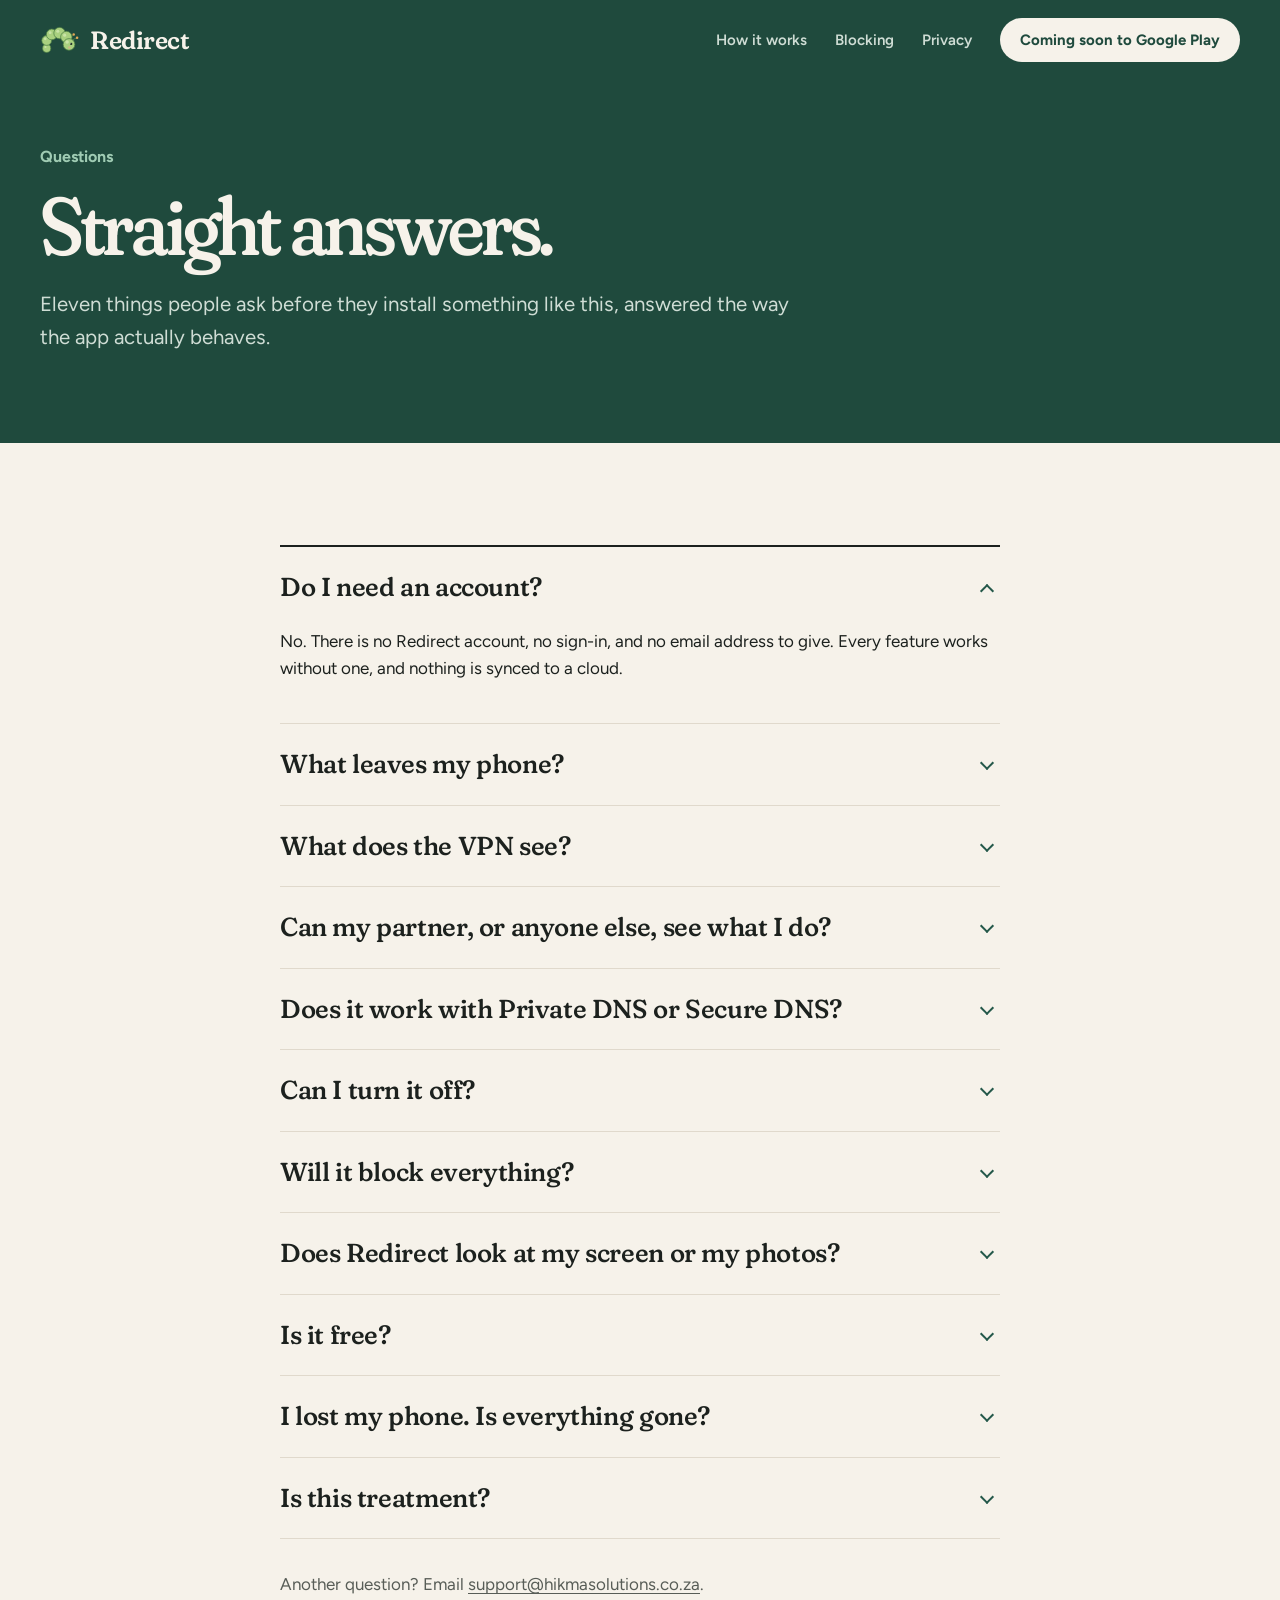
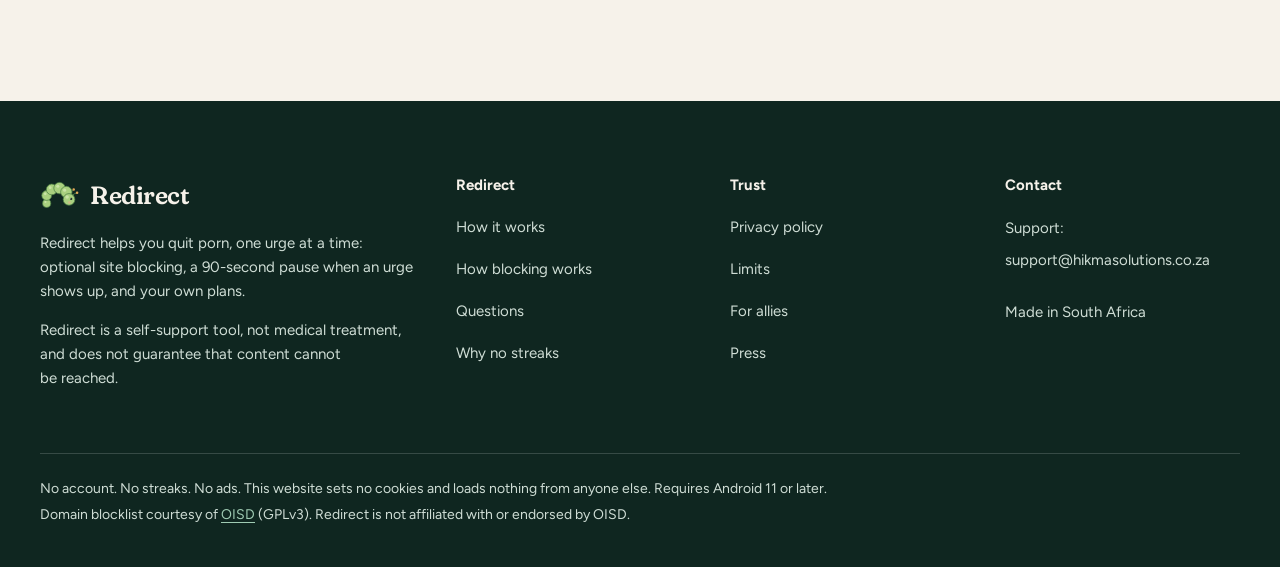
==== commit eeb707ac: "Brand clean-up: colours, wording, social cards, Home image (Nov 15, 2026)" ====
--- a/faq.html
+++ b/faq.html
@@ -19,7 +19,7 @@
   <meta property="og:image" content="https://redirect.hikmasolutions.co.za/og.png">
   <meta property="og:image:width" content="1200">
   <meta property="og:image:height" content="630">
-  <meta property="og:image:alt" content="Pip, the Redirect caterpillar, on a pine-green background with the words: A calm pause, when it matters.">
+  <meta property="og:image:alt" content="The Redirect logo and name on a pine-green background, with the words: A calm pause, when it matters.">
   <meta name="twitter:card" content="summary_large_image">
   <meta name="twitter:title" content="Questions · Redirect">
   <meta name="twitter:description" content="Straight answers about Redirect: accounts, what leaves your phone, what the VPN sees, Private DNS, turning it off, what it costs, lost phones, and treatment.">
@@ -74,9 +74,9 @@
           <div class="answer">
             <p>Your journal, check-ins, urge history, plans, and settings don't. Redirect has no analytics, no ads, no crash-reporting service, and no server of its own. Only three things can leave the phone, and each one is your choice:</p>
             <ul>
-              <li>While site blocking is on, DNS questions that aren't blocked go to Android's own resolver, so they reach your network's DNS or your Private DNS provider, as they would without Redirect.</li>
+              <li>While site blocking is on, lookups that aren't blocked go to Android's own resolver, so they reach your network's DNS, as they would without Redirect. Site blocking doesn't run while Private DNS is set to a named provider.</li>
               <li>If you tap <strong>Update now</strong>, the blocklist is downloaded from the OISD host.</li>
-              <li>Files you export or share yourself, such as a JSON export.</li>
+              <li>Files you export or share yourself, such as an export of your records.</li>
             </ul>
             <p>The <a href="privacy.html">privacy policy</a> has the full detail.</p>
           </div>
@@ -84,7 +84,7 @@
         <li><details>
           <summary>What does the VPN see?</summary>
           <div class="answer">
-            <p>The VPN runs on your phone and only looks at DNS questions: the names of sites your phone is trying to reach. It compares each name with the blocklist on the phone. It does not carry or read page content, images, or video, and it sends nothing to Redirect. Android shows a VPN indicator while it is on. <a href="how-blocking-works.html">How blocking works</a></p>
+            <p>The VPN runs on your phone and only looks at lookups: the names of sites your phone is trying to reach. It compares each name with the blocklist on the phone. It does not carry or read page content, images, or video, and it sends nothing to Redirect. Android shows a VPN indicator while it is on. <a href="how-blocking-works.html">How blocking works</a></p>
           </div>
         </details></li>
         <li><details>
@@ -96,25 +96,25 @@
         <li><details>
           <summary>Does it work with Private DNS or Secure DNS?</summary>
           <div class="answer">
-            <p>No, and it's better to know that up front. Android's Private DNS (DNS-over-HTTPS or DNS-over-TLS) and a custom Secure DNS provider in a browser send lookups around Redirect, so site blocking can't see them. In Chrome, keep Use secure DNS on "current service provider". Apps with their own resolver, IPv6 DNS, DNS-over-TCP, and other VPNs bypass it too.</p>
+            <p>Not with a named provider. While Android's Private DNS is set to a named provider, site blocking can't run; it waits until Private DNS is set to Automatic or Off. A custom Secure DNS provider in a browser sends lookups around Redirect, so site blocking can't see them. In Chrome, keep Use secure DNS on "current service provider". Apps with their own resolver, IPv6 DNS, DNS-over-TCP, and other VPNs bypass it too.</p>
           </div>
         </details></li>
         <li><details>
           <summary>Can I turn it off?</summary>
           <div class="answer">
-            <p>Yes. Every protection is off until you turn it on. On the default level it turns off straight away; a stricter level waits for the delay you chose. Uninstalling always removes it. Redirect is not tamper-proof, by design: it's friction you choose for yourself.</p>
+            <p>Yes. Every guardrail is off until you turn it on. On the default level it turns off straight away; a stricter level waits for the delay you chose. Uninstalling always removes it. Redirect is not tamper-proof, by design: it's friction you choose for yourself.</p>
           </div>
         </details></li>
         <li><details>
           <summary>Will it block everything?</summary>
           <div class="answer">
-            <p>No. It blocks known adult domains, using the community-maintained OISD list, while your phone's DNS questions go through it. New or unlisted sites, content inside other apps, and the bypasses above can all get through. Redirect is one door among the ones you choose, not a complete filter.</p>
+            <p>No. It blocks known adult sites, using the community-maintained OISD list, while your phone's lookups go through it. New or unlisted sites, content inside other apps, and the bypasses above can all get through. It's one layer, not a complete filter.</p>
           </div>
         </details></li>
         <li><details>
           <summary>Does Redirect look at my screen or my photos?</summary>
           <div class="answer">
-            <p>It never looks at photos, images, or video, and it never takes screenshots. The optional app pause sees only which app is open. Redirect doesn't ask for camera, microphone, location, contacts, photos, or SMS access.</p>
+            <p>It never looks at photos, images, or video, and it never takes screenshots. App pauses are optional, and see only which app is open. Redirect doesn't ask for camera, microphone, location, contacts, photos, or SMS access.</p>
           </div>
         </details></li>
         <li><details>
@@ -126,7 +126,7 @@
         <li><details>
           <summary>I lost my phone. Is everything gone?</summary>
           <div class="answer">
-            <p>Everything lives only on the phone, and Android's own app backup is switched off on purpose, so a lost or wiped phone can't be recovered. That is the price of having nothing stored anywhere else. A JSON export is a readable copy you can make at any time and keep somewhere safe; it can't be restored into the app.</p>
+            <p>Everything lives only on the phone, and Android's own app backup is switched off on purpose, so a lost or wiped phone can't be recovered. That is the price of having nothing stored anywhere else. An export is a readable copy of your records that you can make at any time and keep somewhere safe; it can't be restored into the app.</p>
           </div>
         </details></li>
         <li><details>
@@ -145,7 +145,7 @@
       <div class="footer-grid">
         <div class="footer-about">
           <a class="brand" href="index.html"><svg class="pip-mark" viewBox="18 24 72 54" aria-hidden="true" focusable="false"><g transform="translate(-4.5,-6) translate(54,54) scale(1.22) translate(-54,-54)"><g class="pm-body"><path fill="none" stroke="#4E7F46" stroke-width="1.4" stroke-linecap="round" d="M72.5,55.2 Q74,51 77.5,48.6 M76,56.6 Q79,54 82.4,53.4"/><path fill="#E3A857" d="M76,48.3a1.9,1.9 0 1,0 3.8,0a1.9,1.9 0 1,0 -3.8,0ZM81,53.2a1.9,1.9 0 1,0 3.8,0a1.9,1.9 0 1,0 -3.8,0Z"/><g fill="#A9D07F" stroke="#4E7F46" stroke-width="1.1"><circle cx="38.03" cy="68.81" r="6"/><circle cx="38.03" cy="57.19" r="7.2"/><circle cx="45.5" cy="48.28" r="7.92"/><circle cx="56.95" cy="46.26" r="8.4"/><circle cx="67.02" cy="52.07" r="8.4"/><circle cx="71" cy="63" r="8.6"/></g><g fill="#E4F2C8" fill-opacity=".55"><circle cx="36.28" cy="66.81" r="1.6"/><circle cx="35.93" cy="54.79" r="1.92"/><circle cx="43.19" cy="45.64" r="2.11"/><circle cx="54.5" cy="43.46" r="2.24"/><circle cx="64.57" cy="49.27" r="2.24"/><circle cx="68.2" cy="59.4" r="2.6"/></g><circle cx="71.6" cy="67.4" r="1.9" fill="#F2A58E" fill-opacity=".53"/><circle cx="74.2" cy="62.2" r="1.7" fill="#1C2B24"/><circle cx="73.6" cy="61.5" r=".55" fill="#fff"/></g></g></svg><span>Redirect</span></a>
-          <p>A private Android app that blocks known adult sites and helps in the moment an urge shows up: a short guided pause, your own plans, and optional site blocking.</p>
+          <p>Redirect helps you quit porn, one urge at a time: optional site blocking, a 90-second pause when an urge shows up, and your own plans.</p>
           <p>Redirect is a self-support tool, not medical treatment, and does not guarantee that content cannot be reached.</p>
         </div>
         <nav class="footer-links" aria-label="Redirect">
@@ -158,7 +158,7 @@
         <nav class="footer-links" aria-label="Trust and press">
           <h2>Trust</h2>
           <a href="privacy.html">Privacy policy</a>
-          <a href="index.html#honesty">Honest limits</a>
+          <a href="index.html#honesty">Limits</a>
           <a href="for-allies.html">For allies</a>
           <a href="press.html">Press</a>
         </nav>
@@ -169,7 +169,7 @@
         </div>
       </div>
       <div class="footer-bottom">
-        <p>No account. No analytics. This website sets no cookies and loads nothing from anyone else. Requires Android 11 or later.</p>
+        <p>No account. No streaks. No ads. This website sets no cookies and loads nothing from anyone else. Requires Android 11 or later.</p>
         <p>Domain blocklist courtesy of <a href="https://oisd.nl/">OISD</a> (GPLv3). Redirect is not affiliated with or endorsed by OISD.</p>
       </div>
     </div>
--- a/site.css
+++ b/site.css
@@ -1,31 +1,31 @@
 /* Redirect website: shared styles for every page. No external requests: fonts are self-hosted
    (SIL OFL; licence texts ship beside them in fonts/). Light and dark themes; ?theme=dark or
    ?theme=light forces one (site.js sets data-theme on <html>).
-   Rhythm: pine bands for the night-time moments (hero, privacy, call to action), warm paper for
-   everything you read in daylight. One ambient motion: the hero breathes, 4 s in and 6 s out. */
+   Colours are the app's own (core-ui Color.kt; docs/brand/BRAND.md): flat Pine bands for the
+   night-time moments (hero, privacy, call to action), warm paper for everything you read in daylight. One ambient motion: the hero breathes, 4 s in and 6 s out. */
 @font-face { font-family: "Fraunces"; src: url("fonts/Fraunces-Variable.ttf") format("truetype"); font-weight: 100 900; font-display: swap; }
 @font-face { font-family: "Figtree"; src: url("fonts/Figtree-Variable.ttf") format("truetype"); font-weight: 300 900; font-display: swap; }
 
 :root {
   color-scheme: light;
-  --paper: #F5F1E8;
-  --paper-2: #ECE6D9;
-  --surface: #FFFCF6;
-  --ink: #12302A;
-  --muted: #4A5A55;
-  --line: #D8D3C6;
-  --accent: #1D5C49;
+  --paper: #F6F2EA;
+  --paper-2: #EDE7DC;
+  --surface: #FFFCF7;
+  --ink: #1C211E;
+  --muted: #585D57;
+  --line: #E0D9CC;
+  --accent: #24584A;
   --tick: #3E8467;
   --stop: #8A6A3F;
   --stop-soft: #F1E7D4;
-  --btn: #147C61;
-  --btn-hover: #0F6A53;
+  --btn: #24584A;
+  --btn-hover: #1F4A3D;
   --frame: #1B2A26;
   --shadow: 0 30px 60px -20px rgba(18, 48, 42, .28);
   /* Pine bands look the same in both themes. */
   --pine: #1F4A3D;
-  --pine-deep: #153429;
-  --pine-ink: #F5F1E8;
+  --pine-deep: #15352C;
+  --pine-ink: #F6F2EA;
   --pine-muted: #CFDDD5;
   --pine-sage: #9FCBB3;
   --pine-line: rgba(207, 221, 213, .2);
@@ -173,7 +173,7 @@
 .menu-panel :focus-visible { outline-color: var(--ink); }
 
 /* ---------- Home hero ---------- */
-.hero { overflow: hidden; background: radial-gradient(120% 90% at 85% 20%, #285A4A 0, transparent 60%), var(--pine); }
+.hero { overflow: hidden; background: var(--pine); }
 .hero-grid {
   display: grid; grid-template-columns: minmax(0, 1fr) 340px; align-items: center;
   gap: clamp(40px, 6vw, 96px); padding: clamp(32px, 5vw, 72px) 0 clamp(48px, 6vw, 88px);
@@ -202,7 +202,7 @@
   position: absolute; left: 50%; top: 50%; border: 1px solid rgba(159, 203, 179, .28); border-radius: 50%;
   transform: translate(-50%, -50%) scale(.9); animation: halo 10s ease-in-out infinite;
 }
-.halo i:nth-child(1) { width: 440px; height: 440px; background: radial-gradient(circle, rgba(159, 203, 179, .14), transparent 70%); }
+.halo i:nth-child(1) { width: 440px; height: 440px; background: rgba(159, 203, 179, .05); }
 .halo i:nth-child(2) { width: 640px; height: 640px; border-color: rgba(159, 203, 179, .18); animation-delay: -.25s; }
 .halo i:nth-child(3) { width: 860px; height: 860px; border-color: rgba(159, 203, 179, .1); animation-delay: -.5s; }
 @keyframes halo { 0%, 100% { transform: translate(-50%, -50%) scale(.88); } 40% { transform: translate(-50%, -50%) scale(1.03); } }
@@ -319,7 +319,7 @@
 
 /* ---------- Privacy: the phone as a boundary ---------- */
 .on-pine { color: var(--pine-ink); background: var(--pine); }
-.privacy-band { background: radial-gradient(90% 70% at 15% 35%, #275646 0, transparent 60%), var(--pine); }
+.privacy-band { background: var(--pine); }
 .boundary { display: grid; grid-template-columns: minmax(0, 1fr) minmax(0, 1fr); align-items: center; gap: 0; margin: 0 0 clamp(56px, 7vw, 88px); }
 .b-title { margin-bottom: 18px; color: var(--pine-sage); font-size: 15px; font-weight: 700; }
 .b-phone {
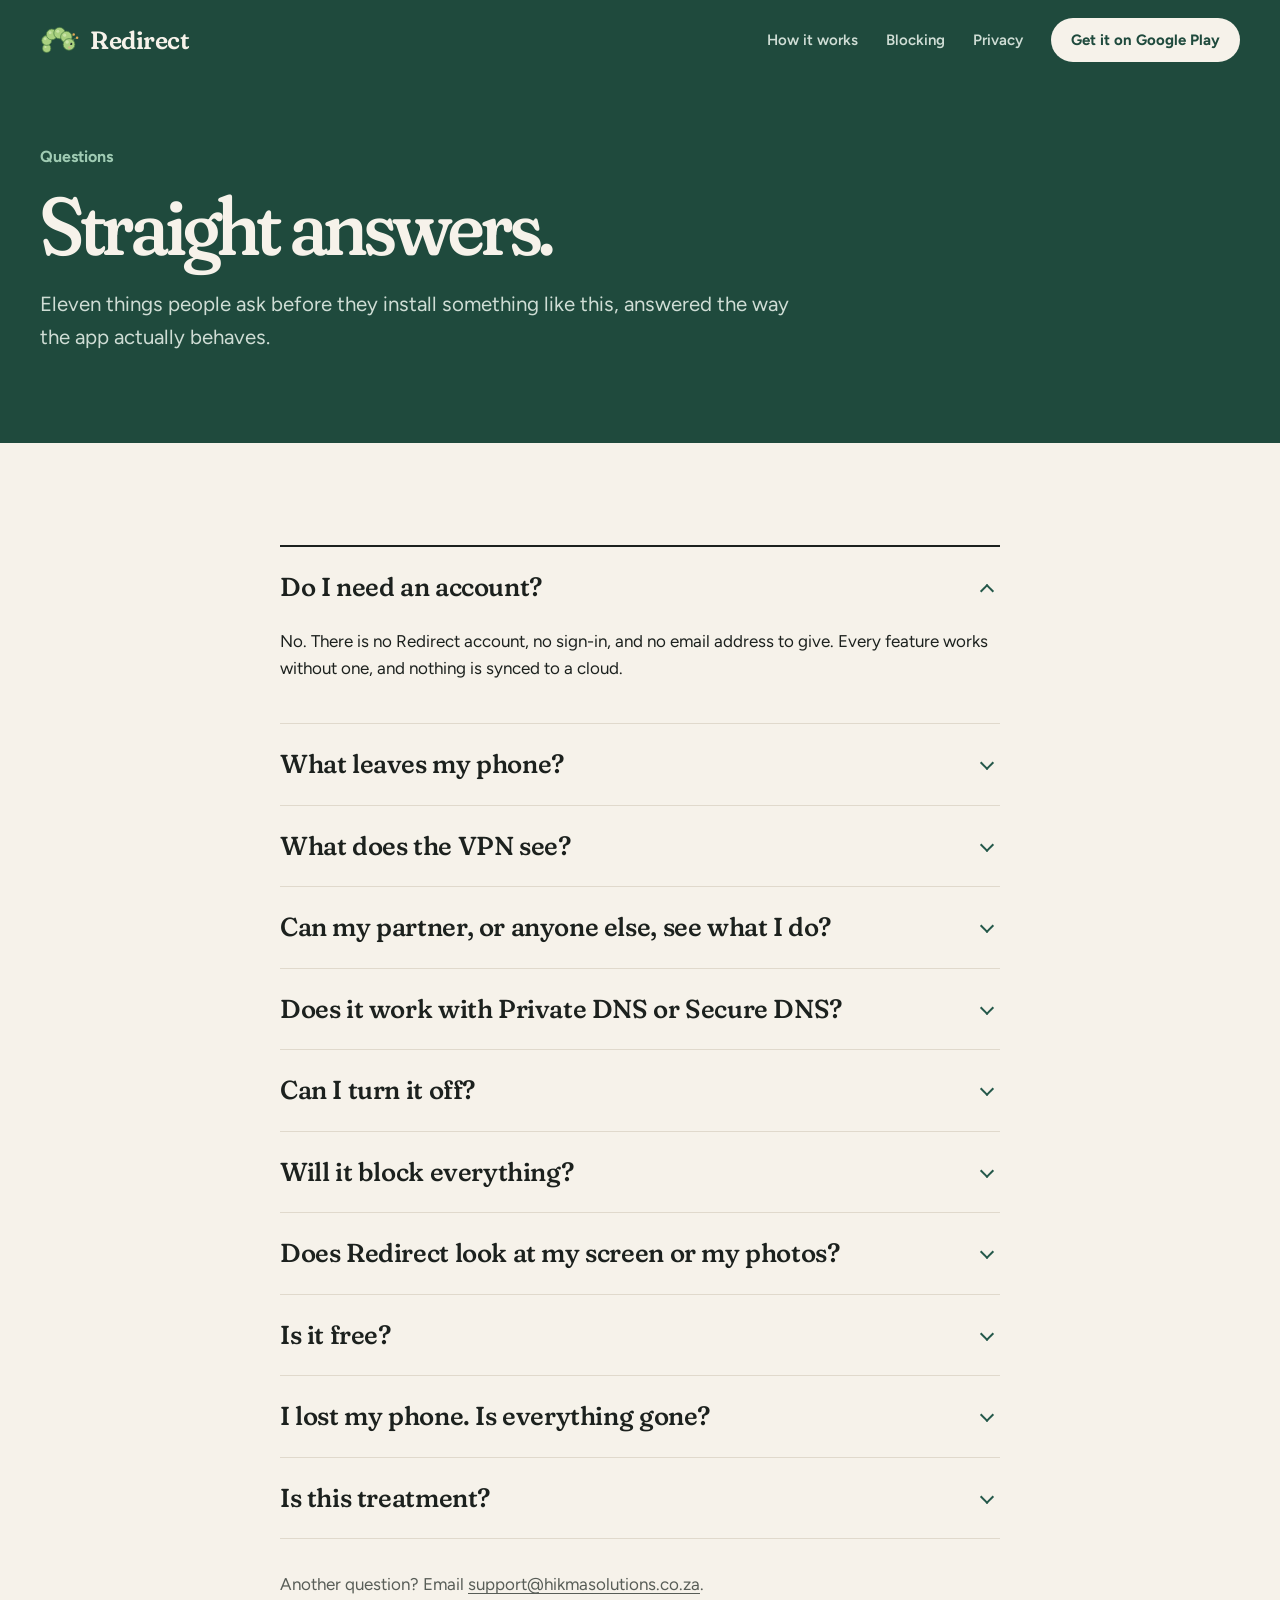
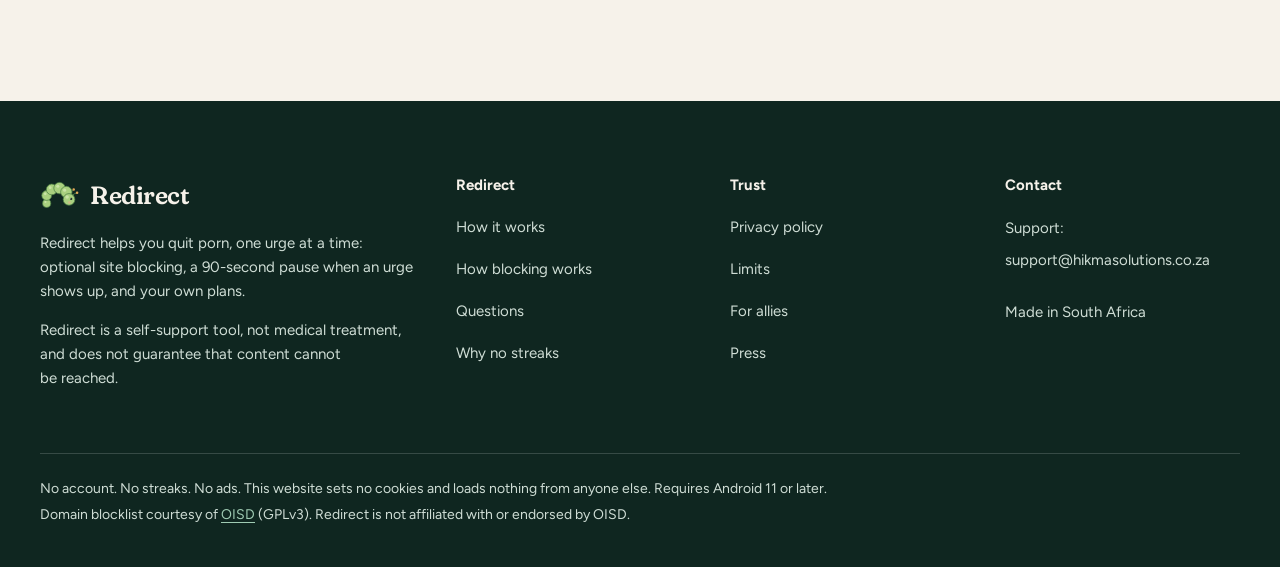
==== commit baa4d1d1: "Redirect is live on Google Play: Play buttons read "Get it on Google Play" (app repo PR #133) Co-Aut" ====
--- a/faq.html
+++ b/faq.html
@@ -37,7 +37,7 @@
           <a class="nav-text" href="index.html#pause">How it works</a>
           <a class="nav-text" href="how-blocking-works.html">Blocking</a>
           <a class="nav-text" href="privacy.html">Privacy</a>
-          <a class="nav-cta" href="index.html#get-it" data-play-link><span data-play-label>Coming soon to Google Play</span></a>
+          <a class="nav-cta" href="https://play.google.com/store/apps/details?id=com.redirect.app" rel="noopener" data-play-link><span data-play-label>Get it on Google Play</span></a>
           <details class="menu">
             <summary>Menu</summary>
             <div class="menu-panel">
@@ -48,7 +48,7 @@
               <a href="for-allies.html">For allies</a>
               <a href="why-no-streaks.html">Why no streaks</a>
               <a href="press.html">Press</a>
-              <a class="menu-cta" href="index.html#get-it" data-play-link><span data-play-label>Coming soon to Google Play</span></a>
+              <a class="menu-cta" href="https://play.google.com/store/apps/details?id=com.redirect.app" rel="noopener" data-play-link><span data-play-label>Get it on Google Play</span></a>
             </div>
           </details>
         </nav>
--- a/site.css
+++ b/site.css
@@ -165,11 +165,11 @@
   position: absolute; right: 0; top: calc(100% + 10px); display: grid; width: min(280px, calc(100vw - 32px)); padding: 8px;
   border: 1px solid var(--line); border-radius: 20px; background: var(--surface); color: var(--ink); box-shadow: var(--shadow);
 }
-.menu-panel a { display: flex; min-height: 44px; align-items: center; padding: 0 14px; border-radius: 12px; font-weight: 600; text-decoration: none; }
-.menu-panel a:hover { background: var(--paper-2); }
+.menu-panel a { display: flex; min-height: 44px; align-items: center; padding: 0 14px; border-radius: 12px; font-weight: 600; color: var(--ink); text-decoration: none; }
+.menu-panel a:hover { background: var(--paper-2); color: var(--ink); }
 .menu-panel a[aria-current="page"] { color: var(--accent); text-decoration: underline; }
 .menu-panel .menu-cta { margin-top: 6px; justify-content: center; background: var(--btn); color: #fff; font-weight: 700; }
-.menu-panel .menu-cta:hover { background: var(--btn-hover); }
+.menu-panel .menu-cta:hover { background: var(--btn-hover); color: #fff; }
 .menu-panel :focus-visible { outline-color: var(--ink); }
 
 /* ---------- Home hero ---------- */
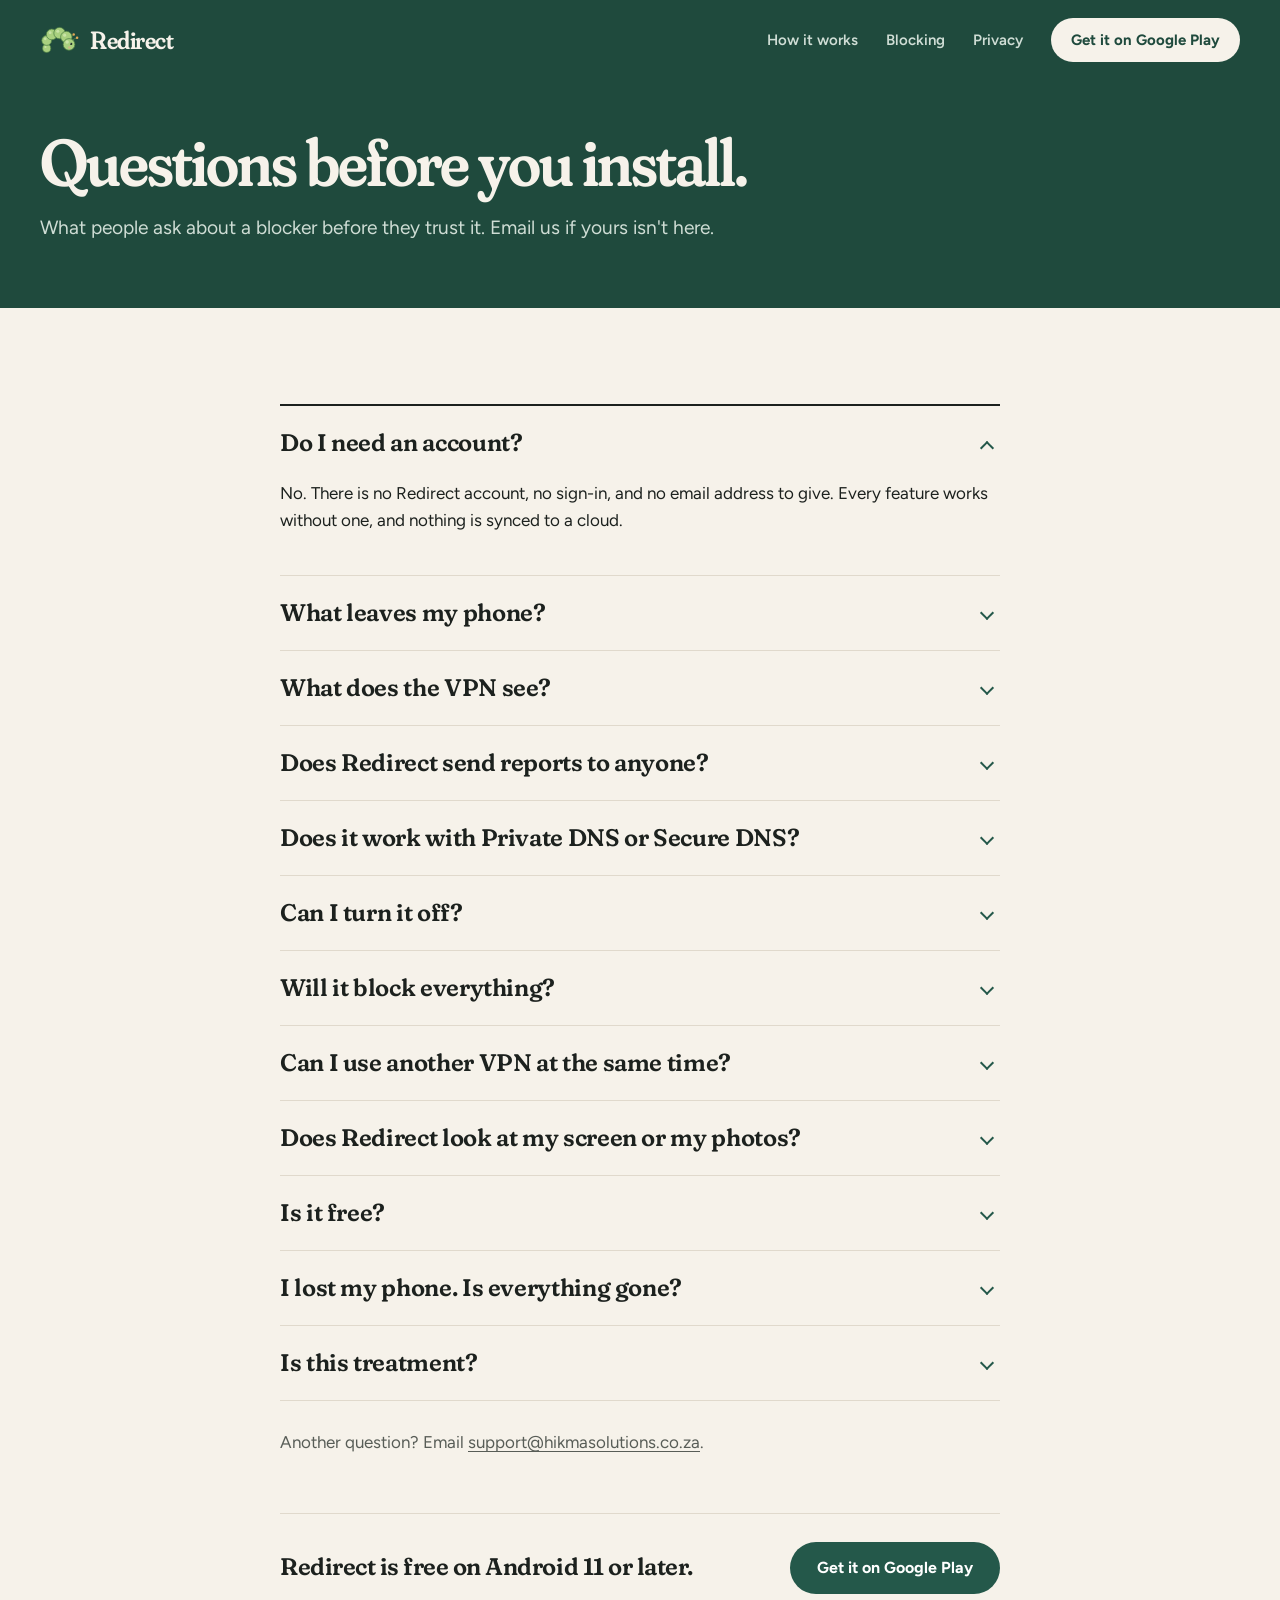
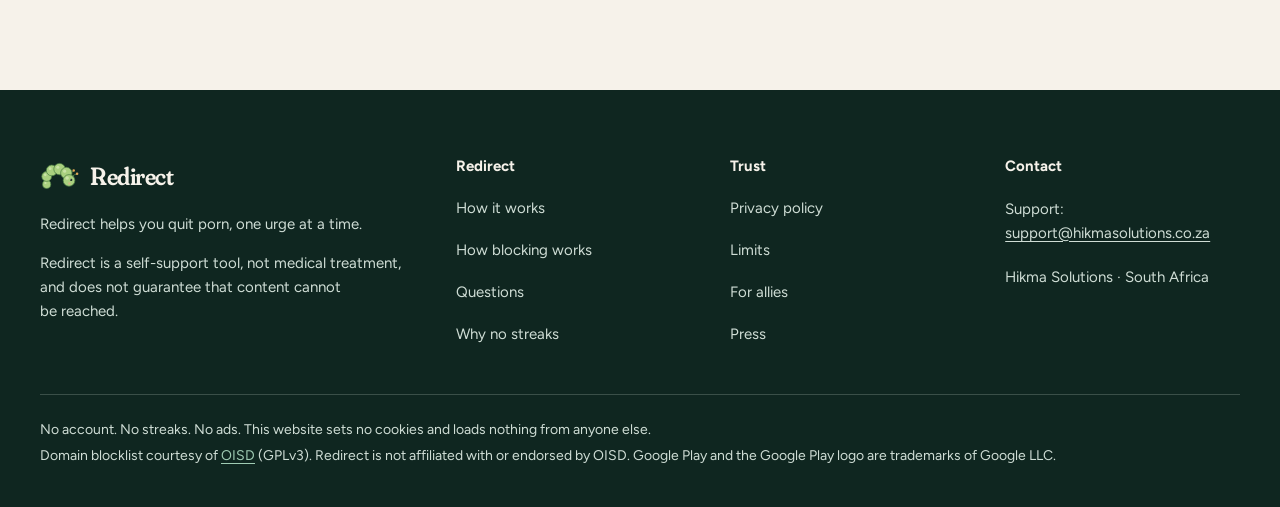
==== commit 44b42361: "Redesigned site: shorter home page, real app screens, official Google Play badge (app repo PR #144, " ====
--- a/faq.html
+++ b/faq.html
@@ -5,7 +5,8 @@
   <meta name="viewport" content="width=device-width, initial-scale=1">
   <title>Questions · Redirect</title>
   <meta name="description" content="Straight answers about Redirect: accounts, what leaves your phone, what the VPN sees, Private DNS, turning it off, what it costs, lost phones, and treatment.">
-  <meta name="theme-color" content="#1F4A3D">
+  <meta name="theme-color" content="#1F4A3D" media="(prefers-color-scheme: light)">
+  <meta name="theme-color" content="#1F4A3D" media="(prefers-color-scheme: dark)">
   <meta name="color-scheme" content="light dark">
   <link rel="canonical" href="https://redirect.hikmasolutions.co.za/faq.html">
   <link rel="icon" href="favicon.svg" type="image/svg+xml">
@@ -26,6 +27,26 @@
   <meta name="twitter:image" content="https://redirect.hikmasolutions.co.za/og.png">
   <link rel="stylesheet" href="site.css">
   <script src="site.js"></script>
+  <script type="application/ld+json">
+  {
+    "@context": "https://schema.org",
+    "@type": "FAQPage",
+    "mainEntity": [
+      { "@type": "Question", "name": "Do I need an account?", "acceptedAnswer": { "@type": "Answer", "text": "No. There is no Redirect account, no sign-in, and no email address to give. Every feature works without one, and nothing is synced to a cloud." } },
+      { "@type": "Question", "name": "What leaves my phone?", "acceptedAnswer": { "@type": "Answer", "text": "Your journal, check-ins and plans stay on your phone unless you export or share them. Redirect has no analytics, no ads, no crash-reporting service and no server of its own. Information can leave the phone in three ways: lookups that aren't blocked go to Android's own resolver while site blocking is on, a blocklist update you request downloads from the OISD host, and files you export or share yourself." } },
+      { "@type": "Question", "name": "What does the VPN see?", "acceptedAnswer": { "@type": "Answer", "text": "The VPN runs on your phone and only looks at lookups: the names of sites your phone is trying to reach. It compares each name with the blocklist on the phone. It does not carry or read page content, images, or video, and it sends nothing to Redirect." } },
+      { "@type": "Question", "name": "Does Redirect send reports to anyone?", "acceptedAnswer": { "@type": "Answer", "text": "No. There is no partner dashboard, no automatic report and no login for anyone else. Nobody is told when you change a setting or remove the app. You choose whether to share a message, an export or a diagnostic report." } },
+      { "@type": "Question", "name": "Does it work with Private DNS or Secure DNS?", "acceptedAnswer": { "@type": "Answer", "text": "Not with a named provider. While Android's Private DNS is set to a named provider, site blocking waits until Private DNS is set to Automatic or Off. A custom Secure DNS provider in a browser, apps with their own resolver, IPv6 DNS, DNS-over-TCP, and other VPNs bypass it too." } },
+      { "@type": "Question", "name": "Can I turn it off?", "acceptedAnswer": { "@type": "Answer", "text": "Yes. Every guardrail is off until you turn it on. On the default level it turns off straight away; a stricter level waits for the delay you chose. Uninstalling always removes it." } },
+      { "@type": "Question", "name": "Will it block everything?", "acceptedAnswer": { "@type": "Answer", "text": "No. It blocks known adult sites, using the community-maintained OISD list, while your phone's lookups go through it. New or unlisted sites, content inside other apps, and DNS bypasses can get through." } },
+      { "@type": "Question", "name": "Can I use another VPN at the same time?", "acceptedAnswer": { "@type": "Answer", "text": "Not with site blocking on. Android allows one active VPN at a time, so site blocking and another VPN can't run together. The pause, your plans and App pauses don't use the VPN and keep working." } },
+      { "@type": "Question", "name": "Does Redirect look at my screen or my photos?", "acceptedAnswer": { "@type": "Answer", "text": "It never looks at photos, images, or video, and it never takes screenshots. App pauses are optional, and see only which app is open. Redirect doesn't ask for camera, microphone, location, contacts, photos, or SMS access." } },
+      { "@type": "Question", "name": "Is it free?", "acceptedAnswer": { "@type": "Answer", "text": "Yes. Redirect is free, with no ads and nothing to buy in the app." } },
+      { "@type": "Question", "name": "I lost my phone. Is everything gone?", "acceptedAnswer": { "@type": "Answer", "text": "Redirect has no cloud backup, and Android's own app backup is switched off on purpose. If the phone is lost or wiped, Redirect can't recover your records. You can keep a readable export somewhere safe, but it can't be restored into the app." } },
+      { "@type": "Question", "name": "Is this treatment?", "acceptedAnswer": { "@type": "Answer", "text": "No. Redirect is a self-support tool for the adult using it. It isn't medical treatment, therapy, or crisis support, and it can work alongside them." } }
+    ]
+  }
+  </script>
 </head>
 <body>
   <a class="skip-link" href="#main">Skip to main content</a>
@@ -55,9 +76,8 @@
       </div>
     </header>
     <div class="shell page-hero">
-      <p class="eyebrow">Questions</p>
-      <h1>Straight answers.</h1>
-      <p class="lede">Eleven things people ask before they install something like this, answered the way the app actually behaves.</p>
+      <h1>Questions before you install.</h1>
+      <p class="lede">What people ask about a blocker before they trust it. Email us if yours isn't here.</p>
     </div>
   </div>
   <main id="main" class="page-body">
@@ -72,7 +92,7 @@
         <li><details>
           <summary>What leaves my phone?</summary>
           <div class="answer">
-            <p>Your journal, check-ins, urge history, plans, and settings don't. Redirect has no analytics, no ads, no crash-reporting service, and no server of its own. Only three things can leave the phone, and each one is your choice:</p>
+            <p>Your journal, check-ins and plans stay on your phone unless you export or share them. Redirect has no analytics, no ads, no crash-reporting service and no server of its own. Information can leave the phone in three ways. Redirect does the first two itself, and only when you've turned something on:</p>
             <ul>
               <li>While site blocking is on, lookups that aren't blocked go to Android's own resolver, so they reach your network's DNS, as they would without Redirect. Site blocking doesn't run while Private DNS is set to a named provider.</li>
               <li>If you tap <strong>Update now</strong>, the blocklist is downloaded from the OISD host.</li>
@@ -88,9 +108,9 @@
           </div>
         </details></li>
         <li><details>
-          <summary>Can my partner, or anyone else, see what I do?</summary>
-          <div class="answer">
-            <p>No. Redirect sends no reports, has no dashboard, and gives no one else a login. Nobody is told when you change a setting or remove the app. The only way anything reaches another person is if you send it: an export you choose to share. An optional app lock uses your phone's own screen lock to keep the journal, progress, and plans private on a shared or borrowed phone; the pause is never locked.</p>
+          <summary>Does Redirect send reports to anyone?</summary>
+          <div class="answer">
+            <p>No. There is no partner dashboard, no automatic report and no login for anyone else. Nobody is told when you change a setting or remove the app. You choose whether to share a message, an export or a diagnostic report. An optional app lock uses your phone's own screen lock to keep the journal, progress, and plans private on a shared or borrowed phone; the pause is never locked. Someone holding your unlocked phone may still see what's on it.</p>
           </div>
         </details></li>
         <li><details>
@@ -102,13 +122,19 @@
         <li><details>
           <summary>Can I turn it off?</summary>
           <div class="answer">
-            <p>Yes. Every guardrail is off until you turn it on. On the default level it turns off straight away; a stricter level waits for the delay you chose. Uninstalling always removes it. Redirect is not tamper-proof, by design: it's friction you choose for yourself.</p>
+            <p>Yes. Every guardrail is off until you turn it on. On the default level it turns off straight away; a stricter level waits for the delay you chose. Uninstalling always removes it. Redirect isn't tamper-proof, by design.</p>
           </div>
         </details></li>
         <li><details>
           <summary>Will it block everything?</summary>
           <div class="answer">
-            <p>No. It blocks known adult sites, using the community-maintained OISD list, while your phone's lookups go through it. New or unlisted sites, content inside other apps, and the bypasses above can all get through. It's one layer, not a complete filter.</p>
+            <p>No. It blocks known adult sites, using the community-maintained OISD list, while your phone's lookups go through it. New or unlisted sites, content inside other apps, and the bypasses above can all get through. It is one layer of friction.</p>
+          </div>
+        </details></li>
+        <li><details>
+          <summary>Can I use another VPN at the same time?</summary>
+          <div class="answer">
+            <p>Not with site blocking on. Android allows one active VPN at a time, so site blocking and another VPN can't run together. The pause, your plans and App pauses don't use the VPN and keep working.</p>
           </div>
         </details></li>
         <li><details>
@@ -120,13 +146,13 @@
         <li><details>
           <summary>Is it free?</summary>
           <div class="answer">
-            <p>Yes. Redirect is free, with no account and nothing to buy in the app. That covers the pause and breathing, your plans inside the pause, check-ins, the journal, progress, the lessons and toolbox, site blocking with the standard list and protection levels, app pauses, app lock, export, and delete. More features will come in updates.</p>
+            <p>Yes. Redirect is free, with no ads and nothing to buy in the app.</p>
           </div>
         </details></li>
         <li><details>
           <summary>I lost my phone. Is everything gone?</summary>
           <div class="answer">
-            <p>Everything lives only on the phone, and Android's own app backup is switched off on purpose, so a lost or wiped phone can't be recovered. That is the price of having nothing stored anywhere else. An export is a readable copy of your records that you can make at any time and keep somewhere safe; it can't be restored into the app.</p>
+            <p>Redirect has no cloud backup, and Android's own app backup is switched off on purpose. If the phone is lost or wiped, Redirect can't recover your records. That is the price of having nothing stored anywhere else. You can keep an export, a readable copy of your records, somewhere safe, but it can't be restored into the app.</p>
           </div>
         </details></li>
         <li><details>
@@ -137,6 +163,10 @@
         </details></li>
       </ul>
       <p class="guard-foot">Another question? Email <a href="mailto:support@hikmasolutions.co.za">support@hikmasolutions.co.za</a>.</p>
+      <aside class="page-cta" aria-label="Get Redirect">
+        <p>Redirect is free on Android 11 or later.</p>
+        <a class="btn btn-primary" href="https://play.google.com/store/apps/details?id=com.redirect.app" rel="noopener" data-play-link><span data-play-label>Get it on Google Play</span></a>
+      </aside>
     </div>
   </main>
 
@@ -145,7 +175,7 @@
       <div class="footer-grid">
         <div class="footer-about">
           <a class="brand" href="index.html"><svg class="pip-mark" viewBox="18 24 72 54" aria-hidden="true" focusable="false"><g transform="translate(-4.5,-6) translate(54,54) scale(1.22) translate(-54,-54)"><g class="pm-body"><path fill="none" stroke="#4E7F46" stroke-width="1.4" stroke-linecap="round" d="M72.5,55.2 Q74,51 77.5,48.6 M76,56.6 Q79,54 82.4,53.4"/><path fill="#E3A857" d="M76,48.3a1.9,1.9 0 1,0 3.8,0a1.9,1.9 0 1,0 -3.8,0ZM81,53.2a1.9,1.9 0 1,0 3.8,0a1.9,1.9 0 1,0 -3.8,0Z"/><g fill="#A9D07F" stroke="#4E7F46" stroke-width="1.1"><circle cx="38.03" cy="68.81" r="6"/><circle cx="38.03" cy="57.19" r="7.2"/><circle cx="45.5" cy="48.28" r="7.92"/><circle cx="56.95" cy="46.26" r="8.4"/><circle cx="67.02" cy="52.07" r="8.4"/><circle cx="71" cy="63" r="8.6"/></g><g fill="#E4F2C8" fill-opacity=".55"><circle cx="36.28" cy="66.81" r="1.6"/><circle cx="35.93" cy="54.79" r="1.92"/><circle cx="43.19" cy="45.64" r="2.11"/><circle cx="54.5" cy="43.46" r="2.24"/><circle cx="64.57" cy="49.27" r="2.24"/><circle cx="68.2" cy="59.4" r="2.6"/></g><circle cx="71.6" cy="67.4" r="1.9" fill="#F2A58E" fill-opacity=".53"/><circle cx="74.2" cy="62.2" r="1.7" fill="#1C2B24"/><circle cx="73.6" cy="61.5" r=".55" fill="#fff"/></g></g></svg><span>Redirect</span></a>
-          <p>Redirect helps you quit porn, one urge at a time: optional site blocking, a 90-second pause when an urge shows up, and your own plans.</p>
+          <p>Redirect helps you quit porn, one urge at a time.</p>
           <p>Redirect is a self-support tool, not medical treatment, and does not guarantee that content cannot be reached.</p>
         </div>
         <nav class="footer-links" aria-label="Redirect">
@@ -158,19 +188,19 @@
         <nav class="footer-links" aria-label="Trust and press">
           <h2>Trust</h2>
           <a href="privacy.html">Privacy policy</a>
-          <a href="index.html#honesty">Limits</a>
+          <a href="index.html#guardrails">Limits</a>
           <a href="for-allies.html">For allies</a>
           <a href="press.html">Press</a>
         </nav>
-        <div class="footer-links">
+        <div class="footer-links footer-contact">
           <h2>Contact</h2>
           <span>Support: <a href="mailto:support@hikmasolutions.co.za">support@hikmasolutions.co.za</a></span>
-          <span>Made in South Africa</span>
+          <span>Hikma Solutions &middot; South Africa</span>
         </div>
       </div>
       <div class="footer-bottom">
-        <p>No account. No streaks. No ads. This website sets no cookies and loads nothing from anyone else. Requires Android 11 or later.</p>
-        <p>Domain blocklist courtesy of <a href="https://oisd.nl/">OISD</a> (GPLv3). Redirect is not affiliated with or endorsed by OISD.</p>
+        <p>No account. No streaks. No ads. This website sets no cookies and loads nothing from anyone else.</p>
+        <p>Domain blocklist courtesy of <a href="https://oisd.nl/">OISD</a> (GPLv3). Redirect is not affiliated with or endorsed by OISD. Google Play and the Google Play logo are trademarks of Google LLC.</p>
       </div>
     </div>
   </footer>
--- a/site.css
+++ b/site.css
@@ -2,7 +2,10 @@
    (SIL OFL; licence texts ship beside them in fonts/). Light and dark themes; ?theme=dark or
    ?theme=light forces one (site.js sets data-theme on <html>).
    Colours are the app's own (core-ui Color.kt; docs/brand/BRAND.md): flat Pine bands for the
-   night-time moments (hero, privacy, call to action), warm paper for everything you read in daylight. One ambient motion: the hero breathes, 4 s in and 6 s out. */
+   night-time moments (hero, privacy), warm paper for everything you read in daylight.
+   One visual system: Fraunces 600 for every headline on one type scale, one section rhythm,
+   two corner radii (--r for surfaces, 999px for buttons), hairline rules instead of boxes.
+   One ambient motion: the hero breathes, 4 s in and 6 s out. */
 @font-face { font-family: "Fraunces"; src: url("fonts/Fraunces-Variable.ttf") format("truetype"); font-weight: 100 900; font-display: swap; }
 @font-face { font-family: "Figtree"; src: url("fonts/Figtree-Variable.ttf") format("truetype"); font-weight: 300 900; font-display: swap; }
 
@@ -15,26 +18,30 @@
   --muted: #585D57;
   --line: #E0D9CC;
   --accent: #24584A;
-  --tick: #3E8467;
   --stop: #8A6A3F;
-  --stop-soft: #F1E7D4;
   --btn: #24584A;
   --btn-hover: #1F4A3D;
-  --frame: #1B2A26;
+  --btn-ink: #FFFFFF;
   --shadow: 0 30px 60px -20px rgba(18, 48, 42, .28);
-  /* Pine bands look the same in both themes. */
+  /* Pine is the brand surface: the same flat #1F4A3D in both themes (BRAND.md). */
   --pine: #1F4A3D;
   --pine-deep: #15352C;
   --pine-ink: #F6F2EA;
   --pine-muted: #CFDDD5;
   --pine-sage: #9FCBB3;
-  --pine-line: rgba(207, 221, 213, .2);
+  --pine-line: rgba(207, 221, 213, .22);
   --footer: #0F2620;
-  --leaf: #A9D07F;
   --focus: #E9C46A;
   --sans: "Figtree", "Segoe UI Variable", "Segoe UI", system-ui, -apple-system, sans-serif;
   --serif: "Fraunces", Georgia, "Times New Roman", serif;
   --shell: 1200px;
+  --r: 12px;
+  /* The type scale. */
+  --fs-h1: clamp(40px, 5.2vw, 72px);
+  --fs-h2: clamp(30px, 3.4vw, 46px);
+  --fs-h3: 22px;
+  --fs-lead: clamp(18px, 1.5vw, 20px);
+  --section: clamp(56px, 8vw, 96px);
 }
 @media (prefers-color-scheme: dark) {
   :root:not([data-theme="light"]) {
@@ -46,13 +53,11 @@
     --muted: #A8BAB4;
     --line: #2C3F3A;
     --accent: #8FD3BB;
-    --tick: #8FD3BB;
     --stop: #E1C394;
-    --stop-soft: #2A261D;
-    --frame: #2F433E;
+    --btn: #F6F2EA;
+    --btn-hover: #FFFFFF;
+    --btn-ink: #15352C;
     --shadow: 0 30px 60px -20px rgba(0, 0, 0, .6);
-    --pine: #18392F;
-    --pine-deep: #0F2721;
     --footer: #091714;
   }
 }
@@ -65,13 +70,11 @@
   --muted: #A8BAB4;
   --line: #2C3F3A;
   --accent: #8FD3BB;
-  --tick: #8FD3BB;
   --stop: #E1C394;
-  --stop-soft: #2A261D;
-  --frame: #2F433E;
+  --btn: #F6F2EA;
+  --btn-hover: #FFFFFF;
+  --btn-ink: #15352C;
   --shadow: 0 30px 60px -20px rgba(0, 0, 0, .6);
-  --pine: #18392F;
-  --pine-deep: #0F2721;
   --footer: #091714;
 }
 
@@ -89,38 +92,40 @@
 :focus-visible {
   /* Two rings, so focus shows on paper and on pine alike. */
   outline: 2px solid var(--ink); outline-offset: 3px;
-  box-shadow: 0 0 0 5px var(--focus); border-radius: 8px;
+  box-shadow: 0 0 0 5px var(--focus); border-radius: var(--r);
 }
 .top :focus-visible, .on-pine :focus-visible, .site-footer :focus-visible { outline-color: var(--pine-ink); }
 h1, h2, h3, p, ul, ol, figure, blockquote { margin-top: 0; }
 h1, h2, h3 { text-wrap: balance; }
-h1, h2 {
-  font-family: var(--serif); font-weight: 560; letter-spacing: -.025em;
+/* Every headline: Fraunces 600, SOFT 100, WONK 0 (BRAND.md). */
+h1, h2, h3, .brand, .serif {
+  font-family: var(--serif); font-weight: 600; letter-spacing: -.02em;
   font-variation-settings: "SOFT" 100, "WONK" 0;
 }
+h1 { font-size: var(--fs-h1); line-height: 1.04; letter-spacing: -.03em; }
+h2 { font-size: var(--fs-h2); line-height: 1.08; }
+h3 { font-size: var(--fs-h3); line-height: 1.2; }
 p, li { text-wrap: pretty; }
-code { font-size: .92em; padding: .1em .35em; border-radius: 6px; background: var(--paper-2); overflow-wrap: anywhere; }
-.on-pine code, .top code { background: rgba(255, 255, 255, .08); }
+code { font-size: .92em; font-weight: 600; overflow-wrap: anywhere; }
 .sr-only { position: absolute; width: 1px; height: 1px; padding: 0; margin: -1px; overflow: hidden; clip: rect(0 0 0 0); white-space: nowrap; border: 0; }
 .skip-link {
-  position: absolute; z-index: 100; top: -200px; left: 12px; padding: 10px 14px; border-radius: 10px;
+  position: absolute; z-index: 100; top: -200px; left: 12px; padding: 10px 14px; border-radius: var(--r);
   color: #fff; background: var(--pine-deep); font-weight: 700; text-decoration: none;
 }
 .skip-link:focus { top: 12px; }
 
 .shell { width: min(var(--shell), calc(100% - 32px)); margin-inline: auto; }
 .narrow { width: min(720px, calc(100% - 32px)); margin-inline: auto; }
-.section { padding: clamp(72px, 10vw, 136px) 0; scroll-margin-top: 8px; }
-.section-head { max-width: 760px; margin-bottom: clamp(40px, 5vw, 64px); }
-.section h2, .h2 { margin-bottom: 20px; font-size: clamp(34px, 4.6vw, 60px); line-height: 1.04; }
-.lead { color: var(--muted); font-size: clamp(18px, 1.6vw, 20px); line-height: 1.55; }
+.section { padding: var(--section) 0; scroll-margin-top: 8px; }
+.section-head { max-width: 760px; margin-bottom: clamp(32px, 4vw, 48px); }
+.section h2, .h2 { margin-bottom: 16px; }
+.lead { color: var(--muted); font-size: var(--fs-lead); line-height: 1.55; }
 .on-pine .lead, .top .lead { color: var(--pine-muted); }
-.micro { color: var(--muted); font-size: 14px; }
-.on-pine .micro { color: var(--pine-muted); }
+.micro { color: var(--muted); font-size: 15px; }
 .text-link { color: var(--accent); font-weight: 700; }
 .on-pine .text-link, .on-pine a { color: var(--pine-sage); }
 
-/* ---------- Buttons ---------- */
+/* ---------- Buttons and the Google Play badge ---------- */
 .actions { display: flex; flex-wrap: wrap; align-items: center; gap: 12px 20px; }
 .btn {
   display: inline-flex; min-height: 52px; align-items: center; justify-content: center;
@@ -128,13 +133,18 @@
   font: inherit; font-size: 16px; font-weight: 700; line-height: 1.2; text-align: center; text-decoration: none;
   transition: background-color .2s ease, border-color .2s ease;
 }
-.btn-primary { background: var(--btn); color: #fff; }
+.btn-primary { background: var(--btn); color: var(--btn-ink); }
 .btn-primary:hover { background: var(--btn-hover); }
 .top .btn-primary, .on-pine .btn-primary { background: var(--pine-ink); color: var(--pine); }
 .top .btn-primary:hover, .on-pine .btn-primary:hover { background: #fff; }
 .btn-quiet { padding-inline: 4px; color: inherit; text-decoration: underline; text-decoration-thickness: 1px; text-underline-offset: 5px; }
 .btn-quiet:hover { text-decoration-thickness: 2px; }
-.on-pine .btn-quiet { color: var(--pine-ink); }
+.on-pine .btn-quiet, .hero .btn-quiet { color: var(--pine-ink); }
+/* Google's official badge, unmodified. The PNG carries its own clear space (a quarter of the
+   badge's height on every side), so nothing may sit inside the image box. At 64px the visible
+   badge is about 43px tall; Google's digital minimum is 28px. */
+.play-badge { display: inline-block; flex: none; line-height: 0; margin-left: -10px; }
+.play-badge img { width: auto; height: 64px; }
 
 /* ---------- Pine top band and header ---------- */
 .top { position: relative; color: var(--pine-ink); background: var(--pine); }
@@ -142,8 +152,8 @@
 .site-header .shell { display: flex; min-height: 80px; align-items: center; justify-content: space-between; gap: 20px; }
 .brand {
   display: inline-flex; min-height: 44px; align-items: center; gap: 10px; color: inherit;
-  font-family: var(--serif); font-size: 25px; font-weight: 600; letter-spacing: -.02em; text-decoration: none;
-  font-variation-settings: "SOFT" 100, "WONK" 0;
+  font-size: 25px; text-decoration: none;
+  font-variation-settings: "SOFT" 100, "WONK" 0, "opsz" 96;
 }
 .pip-mark { width: 40px; height: 30px; flex: none; overflow: visible; }
 .nav { display: flex; align-items: center; gap: 4px; }
@@ -163,55 +173,34 @@
 .menu[open] summary::after { transform: translateY(2px) rotate(-135deg); }
 .menu-panel {
   position: absolute; right: 0; top: calc(100% + 10px); display: grid; width: min(280px, calc(100vw - 32px)); padding: 8px;
-  border: 1px solid var(--line); border-radius: 20px; background: var(--surface); color: var(--ink); box-shadow: var(--shadow);
-}
-.menu-panel a { display: flex; min-height: 44px; align-items: center; padding: 0 14px; border-radius: 12px; font-weight: 600; color: var(--ink); text-decoration: none; }
+  border: 1px solid var(--line); border-radius: var(--r); background: var(--surface); color: var(--ink); box-shadow: var(--shadow);
+}
+.menu-panel a { display: flex; min-height: 44px; align-items: center; padding: 0 14px; border-radius: var(--r); font-weight: 600; color: var(--ink); text-decoration: none; }
 .menu-panel a:hover { background: var(--paper-2); color: var(--ink); }
 .menu-panel a[aria-current="page"] { color: var(--accent); text-decoration: underline; }
-.menu-panel .menu-cta { margin-top: 6px; justify-content: center; background: var(--btn); color: #fff; font-weight: 700; }
-.menu-panel .menu-cta:hover { background: var(--btn-hover); color: #fff; }
+.menu-panel .menu-cta { margin-top: 6px; justify-content: center; border-radius: 999px; background: var(--btn); color: var(--btn-ink); font-weight: 700; }
+.menu-panel .menu-cta:hover { background: var(--btn-hover); color: var(--btn-ink); }
 .menu-panel :focus-visible { outline-color: var(--ink); }
 
-/* ---------- Home hero ---------- */
+/* ---------- Home hero: fits inside 1440 x 900 ---------- */
 .hero { overflow: hidden; background: var(--pine); }
 .hero-grid {
-  display: grid; grid-template-columns: minmax(0, 1fr) 340px; align-items: center;
-  gap: clamp(40px, 6vw, 96px); padding: clamp(32px, 5vw, 72px) 0 clamp(48px, 6vw, 88px);
-}
-.hero h1 {
-  max-width: 12.5ch; margin-bottom: 28px;
-  font-size: clamp(46px, 7.4vw, 108px); font-weight: 520; line-height: .96; letter-spacing: -.03em;
-  font-variation-settings: "SOFT" 100, "WONK" 0, "opsz" 144;
-}
-.hero .lede { max-width: 34em; margin-bottom: 32px; color: var(--pine-muted); font-size: clamp(18px, 1.6vw, 21px); line-height: 1.55; }
-.hero .btn-quiet { color: var(--pine-ink); }
-.hero-note { margin: 22px 0 0; color: var(--pine-muted); font-size: 15px; }
-
-.promises {
-  display: grid; grid-template-columns: repeat(3, 1fr); gap: 0; margin: 0; padding: 0 0 clamp(40px, 5vw, 64px);
-  list-style: none; border-top: 1px solid var(--pine-line);
-}
-.promises li { padding: 22px 28px 0 0; color: var(--pine-muted); font-size: 16px; line-height: 1.5; }
-.promises li + li { padding-left: 28px; border-left: 1px solid var(--pine-line); }
-.promises strong { display: block; margin-bottom: 4px; color: var(--pine-ink); font-family: var(--serif); font-size: 22px; font-weight: 560; letter-spacing: -.015em; }
+  display: grid; grid-template-columns: minmax(0, 1fr) 300px; align-items: center;
+  gap: clamp(36px, 6vw, 112px); padding: clamp(8px, 1.6vw, 24px) 0 clamp(40px, 4vw, 56px);
+}
+.hero h1 { max-width: 13ch; margin-bottom: 24px; font-variation-settings: "SOFT" 100, "WONK" 0, "opsz" 144; }
+.hero .lede { max-width: 33em; margin-bottom: 28px; color: var(--pine-muted); font-size: var(--fs-lead); line-height: 1.55; }
+.hero-note { margin: 20px 0 0; color: var(--pine-muted); font-size: 15px; }
+.hero-note strong { color: var(--pine-ink); font-weight: 700; }
 
 /* The live Breathe screen. 10 s per breath: 4 s in (0-40%), 6 s out (40-100%). */
 .phone-wrap { position: relative; display: grid; place-items: center; }
-.halo { position: absolute; top: 36%; left: 50%; width: 0; height: 0; pointer-events: none; }
-.halo i {
-  position: absolute; left: 50%; top: 50%; border: 1px solid rgba(159, 203, 179, .28); border-radius: 50%;
-  transform: translate(-50%, -50%) scale(.9); animation: halo 10s ease-in-out infinite;
-}
-.halo i:nth-child(1) { width: 440px; height: 440px; background: rgba(159, 203, 179, .05); }
-.halo i:nth-child(2) { width: 640px; height: 640px; border-color: rgba(159, 203, 179, .18); animation-delay: -.25s; }
-.halo i:nth-child(3) { width: 860px; height: 860px; border-color: rgba(159, 203, 179, .1); animation-delay: -.5s; }
-@keyframes halo { 0%, 100% { transform: translate(-50%, -50%) scale(.88); } 40% { transform: translate(-50%, -50%) scale(1.03); } }
 .device {
   position: relative; width: 300px; aspect-ratio: 9 / 19.5; overflow: hidden; border-radius: 42px;
-  background: #1C4337; box-shadow: 0 50px 90px -30px rgba(0, 10, 8, .7), 0 0 0 2px rgba(245, 241, 232, .5), inset 0 0 0 6px #14201C;
+  background: var(--pine); box-shadow: 0 50px 90px -30px rgba(0, 10, 8, .7), 0 0 0 2px rgba(245, 241, 232, .5), inset 0 0 0 6px #14201C;
 }
 .device::before { content: ""; position: absolute; z-index: 5; top: 12px; left: 50%; width: 14px; height: 14px; margin-left: -7px; border-radius: 50%; background: #0E1714; }
-.bs { position: absolute; inset: 6px; display: flex; flex-direction: column; align-items: center; padding: 14px 20px 22px; border-radius: 36px; background: #1C4337; color: #F2EEE6; }
+.bs { position: absolute; inset: 6px; display: flex; flex-direction: column; align-items: center; padding: 14px 20px 22px; border-radius: 36px; background: var(--pine); color: #F2EEE6; }
 .bs-status { display: flex; width: 100%; justify-content: space-between; padding: 0 6px; font-size: 11px; font-weight: 650; }
 .bs-status i { display: inline-block; width: 26px; height: 9px; border-radius: 2px; background: linear-gradient(90deg, #F2EEE6 70%, transparent 70%); opacity: .9; }
 .bs-top { position: relative; width: 100%; margin-top: 16px; font-size: 13px; font-weight: 700; text-align: center; }
@@ -220,7 +209,7 @@
 .bs-bars { display: grid; width: 100%; grid-template-columns: repeat(4, 1fr); gap: 5px; margin-top: 14px; }
 .bs-bars span { height: 3px; border-radius: 3px; background: #2D5E4F; }
 .bs-bars span:first-child { background: #9FCBB3; }
-.bs-title { margin: 24px 0 6px; font-family: var(--serif); font-size: 29px; font-weight: 650; letter-spacing: -.03em; line-height: 1.05; }
+.bs-title { margin: 24px 0 6px; font-family: var(--serif); font-size: 29px; font-weight: 600; letter-spacing: -.03em; line-height: 1.05; font-variation-settings: "SOFT" 100, "WONK" 0; }
 .bs-sub { margin: 0; color: #C9D8CF; font-size: 12.5px; line-height: 1.45; text-align: center; }
 .ring { position: relative; width: 196px; height: 196px; margin: 26px 0 8px; }
 .ring svg { width: 100%; height: 100%; overflow: visible; }
@@ -237,10 +226,10 @@
 .cue-out { animation: cue-out 10s linear infinite; }
 @keyframes cue-in { 0%, 37% { opacity: 1; } 42%, 97% { opacity: 0; } 100% { opacity: 1; } }
 @keyframes cue-out { 0%, 37% { opacity: 0; } 42%, 97% { opacity: 1; } 100% { opacity: 0; } }
-.ring-time { margin-top: 2px; font-family: var(--serif); font-size: 44px; font-weight: 650; line-height: 1; letter-spacing: -.02em; font-variant-numeric: tabular-nums; }
+.ring-time { margin-top: 2px; font-family: var(--serif); font-size: 44px; font-weight: 600; line-height: 1; letter-spacing: -.02em; font-variant-numeric: tabular-nums; font-variation-settings: "SOFT" 100, "WONK" 0; }
 .ring-rem { margin-top: 4px; color: #C9D8CF; font-size: 12px; }
 .bs-pip { width: 150px; margin-top: 4px; overflow: visible; }
-.bs-btn { margin-top: auto; width: 100%; padding: 13px; border-radius: 999px; background: #E4EEE7; color: #1C4337; font-size: 14px; font-weight: 700; text-align: center; }
+.bs-btn { margin-top: auto; width: 100%; padding: 13px; border-radius: 999px; background: #E4EEE7; color: var(--pine); font-size: 14px; font-weight: 700; text-align: center; }
 
 /* Pip breathes on the same 10 s cycle, only inside the hero phone. */
 .hero .pip-body { animation: pip-rise 10s ease-in-out infinite; }
@@ -250,246 +239,178 @@
 @keyframes pip-puff { 0%, 100% { transform: scale(1); } 40% { transform: scale(1.12); } }
 @keyframes pip-puff-head { 0%, 100% { transform: scale(1); } 40% { transform: scale(1.05); } }
 
-/* ---------- Interlude: the thesis ---------- */
-.interlude { padding: clamp(80px, 11vw, 160px) 0 clamp(24px, 3vw, 40px); }
-.interlude-title { margin-bottom: clamp(32px, 4vw, 56px); line-height: 1; }
-.interlude-title span { display: block; }
-.soft-line { margin-bottom: .35em; color: var(--muted); font-size: clamp(26px, 3.2vw, 44px); font-weight: 420; letter-spacing: -.02em; }
-.hard-line { max-width: 11ch; font-size: clamp(48px, 8.4vw, 124px); font-weight: 520; letter-spacing: -.035em; line-height: .95; font-variation-settings: "SOFT" 100, "WONK" 0, "opsz" 144; }
-.interlude-body { display: grid; grid-template-columns: repeat(2, minmax(0, 1fr)); gap: 32px 48px; max-width: 920px; margin-left: auto; }
-.interlude-body p { margin: 0; font-size: 19px; line-height: 1.6; }
-.interlude-body p:first-child { color: var(--ink); }
-.interlude-body p + p { color: var(--muted); }
-
-/* ---------- Phone frame for real screenshots ---------- */
+/* ---------- Real screenshots: no frame, one hairline ---------- */
 .phone { position: relative; margin: 0; }
-.phone img {
-  width: 100%; height: auto; border-radius: 26px; background: var(--frame);
-  border: 6px solid var(--frame); box-shadow: var(--shadow);
-}
+.phone img { width: 100%; height: auto; border: 1px solid var(--line); border-radius: var(--r); }
 .phone figcaption { margin-top: 12px; color: var(--muted); font-size: 14px; text-align: center; }
 .phone-lg { width: min(320px, 100%); justify-self: center; }
 
-/* ---------- The pause: four screens ---------- */
+/* ---------- The pause: four screens on one baseline ---------- */
 .filmstrip {
-  position: relative; display: grid; grid-template-columns: repeat(4, minmax(0, 1fr)); gap: clamp(20px, 3vw, 40px);
-  margin: 0; padding: 0; list-style: none; counter-reset: none;
-}
-.filmstrip li:nth-child(even) { margin-top: 56px; }
-.filmstrip .phone { margin-bottom: 26px; }
-.filmstrip h3 { display: flex; align-items: center; gap: 12px; margin-bottom: 8px; font-family: var(--serif); font-size: 26px; font-weight: 560; letter-spacing: -.02em; font-variation-settings: "SOFT" 100, "WONK" 0; }
-.step-n {
-  display: inline-grid; width: 32px; height: 32px; flex: none; place-items: center; border-radius: 50%;
-  border: 1.5px solid var(--accent); color: var(--accent); font-family: var(--sans); font-size: 15px; font-weight: 700;
-}
+  display: grid; grid-template-columns: repeat(4, minmax(0, 1fr)); gap: clamp(20px, 3vw, 40px);
+  margin: 0; padding: 0; list-style: none;
+}
+.filmstrip .phone { margin-bottom: 20px; }
+.filmstrip h3 { margin-bottom: 6px; }
 .filmstrip p { margin: 0; color: var(--muted); font-size: 16px; line-height: 1.55; }
 
 /* ---------- Split layouts ---------- */
-.split { display: grid; grid-template-columns: minmax(0, 1.1fr) minmax(0, .9fr); align-items: center; gap: clamp(48px, 7vw, 112px); }
+.split { display: grid; grid-template-columns: minmax(0, 1.1fr) minmax(0, .9fr); align-items: center; gap: clamp(40px, 7vw, 112px); }
 .split.reverse > :first-child { order: 2; }
 .split-text > :last-child { margin-bottom: 0; }
-.ticks { margin: 28px 0 0; padding: 0; list-style: none; }
-.ticks li { position: relative; padding: 14px 0 14px 30px; border-top: 1px solid var(--line); }
-.ticks li:last-child { border-bottom: 1px solid var(--line); }
-.ticks li::before { content: ""; position: absolute; left: 2px; top: 23px; width: 12px; height: 7px; border-left: 2px solid var(--tick); border-bottom: 2px solid var(--tick); transform: rotate(-45deg); }
-.statement { margin: 40px 0 16px; font-family: var(--serif); font-size: clamp(30px, 3.4vw, 44px); font-weight: 520; line-height: 1.08; letter-spacing: -.03em; color: var(--accent); font-variation-settings: "SOFT" 100, "WONK" 0, "opsz" 144; }
+.split-text .lead { margin-bottom: 20px; }
 
 .plans { background: var(--paper-2); }
-.plan-stack { display: grid; gap: 20px; }
-.plan-card {
-  margin: 0; padding: clamp(24px, 3vw, 36px); border-radius: 28px; background: var(--surface);
-  box-shadow: 0 1px 0 var(--line), 0 20px 40px -24px rgba(18, 48, 42, .25);
-}
-.plan-card:nth-child(2) { margin-left: clamp(24px, 6vw, 72px); }
-.plan-card p { margin: 0; font-family: var(--serif); font-size: clamp(22px, 2.3vw, 30px); font-weight: 450; line-height: 1.25; letter-spacing: -.015em; font-variation-settings: "SOFT" 100, "WONK" 0, "opsz" 72; }
-.plan-card::before { content: "If, then"; display: block; margin-bottom: 10px; color: var(--muted); font-size: 14px; font-weight: 600; }
-.plan-note { margin: 4px 0 0; color: var(--muted); font-size: 14px; }
+.plan-example { margin: 0; padding-top: 20px; border-top: 2px solid var(--ink); }
+.plan-example figcaption { margin-bottom: 12px; color: var(--muted); font-size: 15px; font-weight: 700; }
+.plan-example blockquote { margin: 0; }
+.plan-example p { margin: 0; font-family: var(--serif); font-size: clamp(26px, 2.8vw, 38px); font-weight: 600; line-height: 1.2; letter-spacing: -.02em; font-variation-settings: "SOFT" 100, "WONK" 0; }
 
 /* ---------- Guardrails ledger: limits at equal weight ---------- */
 .guard { background: var(--paper-2); }
 .ledger { border-top: 2px solid var(--ink); }
 .ledger-head, .ledger-row { display: grid; grid-template-columns: minmax(180px, .7fr) minmax(0, 1fr) minmax(0, 1fr); gap: 0 clamp(24px, 4vw, 56px); }
 .ledger-head { padding: 14px 0; border-bottom: 1px solid var(--line); color: var(--muted); font-size: 15px; font-weight: 700; }
-.ledger-row { padding: clamp(24px, 3vw, 36px) 0; border-bottom: 1px solid var(--line); }
-.ledger-row h3 { margin: 0; font-family: var(--serif); font-size: clamp(24px, 2.4vw, 32px); font-weight: 560; letter-spacing: -.02em; line-height: 1.1; font-variation-settings: "SOFT" 100, "WONK" 0; }
-.ledger-row p { margin: 0; font-size: 17px; }
-.ledger-row .stops { padding-left: 20px; border-left: 3px solid var(--stop); }
+.ledger-row { padding: clamp(22px, 3vw, 32px) 0; border-bottom: 1px solid var(--line); }
+.ledger-row h3 { margin: 0; }
+.ledger-row p { margin: 0; }
 .ledger-label { display: none; }
-.guard-foot { max-width: 760px; margin: 32px 0 0; color: var(--muted); }
+.guard-foot { max-width: 760px; margin: 28px 0 0; color: var(--muted); }
 
 /* ---------- Privacy: the phone as a boundary ---------- */
 .on-pine { color: var(--pine-ink); background: var(--pine); }
-.privacy-band { background: var(--pine); }
-.boundary { display: grid; grid-template-columns: minmax(0, 1fr) minmax(0, 1fr); align-items: center; gap: 0; margin: 0 0 clamp(56px, 7vw, 88px); }
-.b-title { margin-bottom: 18px; color: var(--pine-sage); font-size: 15px; font-weight: 700; }
-.b-phone {
-  position: relative; padding: 48px clamp(24px, 3vw, 40px) 36px; border: 2px solid var(--pine-sage); border-radius: 48px;
-  background: rgba(255, 255, 255, .04);
-}
-.b-phone::before { content: ""; position: absolute; top: 16px; left: 50%; width: 64px; height: 8px; margin-left: -32px; border-radius: 4px; background: rgba(159, 203, 179, .35); }
-.b-tiles { display: grid; grid-template-columns: 1fr 1fr; gap: 12px; margin: 0 0 22px; padding: 0; list-style: none; }
+.boundary { display: grid; grid-template-columns: minmax(0, 1fr) minmax(0, 1fr); align-items: center; gap: 0; margin: 0 0 clamp(32px, 4vw, 48px); }
+.b-title { margin-bottom: 16px; color: var(--pine-sage); font-size: 15px; font-weight: 700; }
+.b-phone { padding: clamp(24px, 3vw, 36px); border: 1px solid var(--pine-sage); border-radius: var(--r); }
+.b-tiles { display: grid; grid-template-columns: 1fr 1fr; gap: 0 24px; margin: 0 0 18px; padding: 0; list-style: none; }
 .b-tiles li {
-  padding: 18px 16px; border: 1px solid rgba(159, 203, 179, .35); border-radius: 18px; background: rgba(159, 203, 179, .1);
-  font-family: var(--serif); font-size: clamp(19px, 1.8vw, 23px); font-weight: 520; text-align: center; font-variation-settings: "SOFT" 100, "WONK" 0;
-}
-.b-note { margin: 0; color: var(--pine-muted); font-size: 15px; text-align: center; }
+  padding: 12px 0; border-bottom: 1px solid var(--pine-line);
+  font-family: var(--serif); font-size: clamp(20px, 1.8vw, 24px); font-weight: 600; font-variation-settings: "SOFT" 100, "WONK" 0;
+}
+.b-note { margin: 0; color: var(--pine-muted); font-size: 15px; }
 .b-cross { padding-left: clamp(32px, 5vw, 72px); }
 .b-arrows { margin: 0 0 20px; padding: 0; list-style: none; }
 .b-arrows li { position: relative; padding: 18px 0 18px 84px; border-top: 1px solid var(--pine-line); }
 .b-arrows li:last-child { border-bottom: 1px solid var(--pine-line); }
+/* A line from the phone to each item; its head shows the direction. */
 .b-arrows li::before { content: ""; position: absolute; left: calc(-1 * clamp(32px, 5vw, 72px) - 2px); top: 34px; width: calc(clamp(32px, 5vw, 72px) + 66px); height: 2px; background: var(--pine-sage); }
-.b-arrows li::after { content: ""; position: absolute; left: 60px; top: 29px; border: 6px solid transparent; border-left: 10px solid var(--pine-sage); }
+.b-arrows li::after { content: ""; position: absolute; top: 29px; border: 6px solid transparent; }
+.b-arrows li.out::after { left: 60px; border-left: 10px solid var(--pine-sage); }
+.b-arrows li.in::after { left: calc(-1 * clamp(32px, 5vw, 72px) - 2px); border-right: 10px solid var(--pine-sage); border-left: 0; }
 .b-arrows strong { display: block; font-size: 19px; }
 .b-arrows span { color: var(--pine-muted); }
 .b-else { margin-bottom: 8px; color: var(--pine-muted); font-size: 15px; }
-.b-server { margin: 0; font-family: var(--serif); font-size: 24px; font-weight: 520; color: var(--pine-sage); font-variation-settings: "SOFT" 100, "WONK" 0; }
-.triad { display: grid; grid-template-columns: repeat(3, minmax(0, 1fr)); gap: clamp(24px, 4vw, 48px); margin-bottom: 40px; }
-.triad > div { padding-top: 20px; border-top: 1px solid var(--pine-line); }
-.triad h3 { margin-bottom: 8px; font-size: 18px; }
-.triad p { margin: 0; color: var(--pine-muted); font-size: 16px; }
-.fine-print { max-width: 820px; color: var(--pine-muted); font-size: 15px; }
-.fine-print strong { color: var(--pine-ink); }
-.site-note { margin: 0; color: var(--pine-sage); font-size: 15px; font-weight: 600; }
-
-/* ---------- Can and can't ---------- */
-.can-grid { display: grid; grid-template-columns: repeat(2, minmax(0, 1fr)); gap: clamp(32px, 5vw, 72px); }
-.can-col h3 { margin-bottom: 0; padding-bottom: 14px; border-bottom: 2px solid var(--ink); font-family: var(--serif); font-size: clamp(26px, 2.6vw, 34px); font-weight: 560; letter-spacing: -.02em; font-variation-settings: "SOFT" 100, "WONK" 0; }
-.can-col ul { margin: 0; padding: 0; list-style: none; }
-.can-col li { position: relative; padding: 16px 0 16px 30px; border-bottom: 1px solid var(--line); }
-.can-col li::before { content: ""; position: absolute; left: 2px; top: 25px; width: 12px; height: 7px; border-left: 2px solid var(--tick); border-bottom: 2px solid var(--tick); transform: rotate(-45deg); }
-.cant li::before { top: 29px; width: 14px; height: 0; border-left: 0; border-bottom: 2px solid var(--stop); transform: none; }
+.b-server { margin: 0; font-family: var(--serif); font-size: 24px; font-weight: 600; color: var(--pine-sage); font-variation-settings: "SOFT" 100, "WONK" 0; }
+.privacy-foot { max-width: 760px; margin: 0; color: var(--pine-muted); }
 
 /* ---------- Final call to action ---------- */
-.cta-section { padding-top: clamp(56px, 7vw, 96px); }
-.cta-card {
-  position: relative; display: grid; grid-template-columns: minmax(0, 1fr) auto; align-items: end; gap: 32px;
-  padding: clamp(36px, 6vw, 80px); border-radius: clamp(28px, 4vw, 44px); overflow: hidden;
-}
-.cta-card h2 { max-width: 14ch; font-size: clamp(36px, 5vw, 68px); font-variation-settings: "SOFT" 100, "WONK" 0, "opsz" 144; }
-.cta-copy > div > p:first-child { max-width: 40em; color: var(--pine-muted); font-size: 18px; }
-.cta-copy .actions { margin: 28px 0 16px; }
-.soon-badge { display: inline-flex; min-height: 52px; align-items: center; margin: 0; padding: 0 24px; border-radius: 999px; background: rgba(245, 241, 232, .12); border: 1px solid rgba(245, 241, 232, .3); font-weight: 700; }
-.cta-pip { width: clamp(160px, 20vw, 260px); }
+.cta-grid { display: grid; grid-template-columns: minmax(0, 1fr) auto; align-items: end; gap: 32px; }
+.cta-copy h2 { max-width: 16ch; margin-bottom: 24px; }
+.cta-copy > div > p:first-child { max-width: 40em; color: var(--muted); font-size: 18px; }
+.cta-copy .actions { margin: 0 0 12px; }
+.soon-badge { display: inline-flex; min-height: 52px; align-items: center; margin: 0; padding: 0 24px; border-radius: 999px; border: 1px solid var(--line); font-weight: 700; }
+.cta-pip { width: clamp(160px, 20vw, 240px); }
 
 /* ---------- Inner pages ---------- */
-.page-hero { padding: clamp(32px, 5vw, 64px) 0 clamp(56px, 7vw, 96px); }
-.page-hero .eyebrow { margin-bottom: 16px; color: var(--pine-sage); font-size: 16px; font-weight: 700; }
-.page-hero h1 { max-width: 16ch; margin-bottom: 22px; font-size: clamp(42px, 6.4vw, 88px); font-weight: 520; line-height: .98; letter-spacing: -.04em; font-variation-settings: "SOFT" 100, "WONK" 0, "opsz" 144; }
-.page-hero .lede { max-width: 38em; margin: 0; color: var(--pine-muted); font-size: clamp(18px, 1.6vw, 21px); }
-.page-hero .policy-intro { max-width: 16ch; margin-bottom: 22px; font-family: var(--serif); font-size: clamp(42px, 6.4vw, 88px); font-weight: 520; line-height: .98; letter-spacing: -.04em; font-variation-settings: "SOFT" 100, "WONK" 0, "opsz" 144; }
-.notice { max-width: 46em; margin: 28px 0 0; padding: 16px 20px; border: 1px solid var(--pine-line); border-radius: 18px; background: rgba(255, 255, 255, .05); color: var(--pine-muted); font-size: 16px; }
-.notice strong { color: var(--pine-ink); }
-.soft { background: var(--paper-2); }
-.page-body { padding: clamp(56px, 8vw, 104px) 0; }
+.page-hero { padding: clamp(24px, 4vw, 48px) 0 clamp(40px, 5vw, 64px); }
+.page-hero h1 { max-width: 18ch; margin-bottom: 16px; font-variation-settings: "SOFT" 100, "WONK" 0, "opsz" 144; }
+.page-hero .lede { max-width: 38em; margin: 0; color: var(--pine-muted); font-size: var(--fs-lead); }
+.page-hero .lede a { color: var(--pine-ink); font-weight: 700; }
+.page-body { padding: var(--section) 0; }
+/* A plain call to action: one line and the button, under a rule. */
+.page-cta {
+  display: flex; flex-wrap: wrap; align-items: center; justify-content: space-between; gap: 16px 24px;
+  margin-top: 56px; padding-top: 28px; border-top: 1px solid var(--line);
+}
+.page-cta p, .prose .page-cta p { margin: 0; font-family: var(--serif); font-size: 24px; font-weight: 600; line-height: 1.2; letter-spacing: -.02em; font-variation-settings: "SOFT" 100, "WONK" 0; }
+.page-cta .btn { flex: none; }
+.page-cta a.btn-primary, .prose a.btn-primary { color: var(--btn-ink); text-decoration: none; }
 
 .prose { font-size: 18px; line-height: 1.7; }
 .prose > p:first-child { font-size: 20px; }
-.prose h2 { margin: 56px 0 16px; font-size: clamp(28px, 3.2vw, 38px); line-height: 1.1; }
-.prose h3 { margin: 32px 0 8px; font-size: 20px; }
+.prose h2 { margin: 56px 0 16px; font-size: clamp(26px, 2.8vw, 34px); line-height: 1.12; }
+.prose h3 { margin: 32px 0 8px; }
 .prose ul { padding-left: 1.2em; }
 .prose li { margin-bottom: 10px; }
-.prose li::marker { color: var(--tick); }
+.prose li::marker { color: var(--accent); }
 .prose a { color: var(--accent); font-weight: 650; }
-.pull {
-  margin: 48px 0; padding: 0 0 0 24px; border-left: 3px solid var(--leaf);
-  font-family: var(--serif); font-size: clamp(26px, 3vw, 36px); font-weight: 520; line-height: 1.15; letter-spacing: -.02em; font-variation-settings: "SOFT" 100, "WONK" 0;
-}
-.callout { margin: 32px 0; padding: 22px 26px; border-radius: 22px; background: var(--paper-2); }
-.callout p { margin: 0; }
-.limit-box { background: var(--stop-soft); border-left: 3px solid var(--stop); }
-
+.pip-figure { margin: 8px 0 28px; padding: clamp(28px, 5vw, 48px); border-radius: var(--r); background: var(--pine); }
+.pip-figure img { width: min(280px, 80%); margin-inline: auto; }
+.pip-breathing { animation: pip-float 10s ease-in-out infinite; }
+@keyframes pip-float { 0%, 100% { transform: translateY(0) scale(1); } 40% { transform: translateY(-3px) scale(1.02); } }
+
+/* The lookup flow: plain numerals joined by a rule. */
 .flow { display: grid; grid-template-columns: repeat(4, minmax(0, 1fr)); gap: 0; margin: 40px 0; padding: 0; list-style: none; counter-reset: flow; }
-.flow li { position: relative; margin: 0; padding: 52px 18px 0 0; counter-increment: flow; font-size: 16px; line-height: 1.45; }
+.flow li { position: relative; margin: 0; padding: 44px 18px 0 0; counter-increment: flow; font-size: 16px; line-height: 1.45; }
 .flow li::before {
-  content: counter(flow); position: absolute; top: 0; left: 0; display: grid; width: 34px; height: 34px; place-items: center;
-  border-radius: 50%; background: var(--paper); border: 1.5px solid var(--accent); color: var(--accent); font-weight: 700; z-index: 1;
-}
-.flow li::after { content: ""; position: absolute; top: 17px; left: 34px; right: 0; height: 1.5px; background: var(--line); }
-.flow li:last-child::after { display: none; }
+  content: counter(flow, decimal-leading-zero); position: absolute; top: 0; left: 0; padding-right: 12px; background: var(--paper);
+  color: var(--accent); font-family: var(--serif); font-size: 24px; font-weight: 600; line-height: 1; font-variation-settings: "SOFT" 100, "WONK" 0; z-index: 1;
+}
+.flow li::after { content: ""; position: absolute; top: 12px; left: 0; right: 0; height: 1px; background: var(--line); }
+.flow li:last-child::after { right: auto; width: 0; }
 .flow strong { display: block; margin-bottom: 4px; }
 .flow span { color: var(--muted); }
 
 .faq { margin: 0; padding: 0; list-style: none; border-top: 2px solid var(--ink); }
-.faq li { border-bottom: 1px solid var(--line); }
+.faq > li { border-bottom: 1px solid var(--line); }
 .faq summary {
-  position: relative; display: block; padding: 24px 48px 24px 0; cursor: pointer; list-style: none;
-  font-family: var(--serif); font-size: clamp(21px, 2.2vw, 26px); font-weight: 520; line-height: 1.25; letter-spacing: -.015em; font-variation-settings: "SOFT" 100, "WONK" 0;
+  position: relative; display: block; padding: 22px 48px 22px 0; cursor: pointer; list-style: none;
+  font-family: var(--serif); font-size: clamp(20px, 2vw, 24px); font-weight: 600; line-height: 1.25; letter-spacing: -.015em; font-variation-settings: "SOFT" 100, "WONK" 0;
 }
 .faq summary::-webkit-details-marker { display: none; }
-.faq summary::after { content: ""; position: absolute; right: 8px; top: 34px; width: 10px; height: 10px; border-right: 2px solid var(--accent); border-bottom: 2px solid var(--accent); transform: rotate(45deg); }
-.faq details[open] summary::after { top: 39px; transform: rotate(-135deg); }
+.faq summary::after { content: ""; position: absolute; right: 8px; top: 32px; width: 10px; height: 10px; border-right: 2px solid var(--accent); border-bottom: 2px solid var(--accent); transform: rotate(45deg); }
+.faq details[open] summary::after { top: 37px; transform: rotate(-135deg); }
 .faq .answer { padding: 0 0 24px; font-size: 17px; }
 .faq .answer a { color: var(--accent); font-weight: 650; }
 .faq .answer ul { padding-left: 1.2em; }
-
-.feature-list { display: grid; gap: 0; }
-.feature { display: grid; grid-template-columns: minmax(0, 1fr) 260px; align-items: start; gap: clamp(32px, 6vw, 96px); padding: clamp(48px, 6vw, 80px) 0; border-bottom: 1px solid var(--line); }
-.feature:first-child { padding-top: 0; }
-.feature.no-shot { grid-template-columns: minmax(0, 1fr); }
-.feature.no-shot .feature-text { max-width: 760px; }
-.feature-num { display: block; margin-bottom: 12px; color: var(--accent); font-size: 16px; font-weight: 700; }
-.feature h2 { margin-bottom: 20px; font-size: clamp(30px, 3.6vw, 46px); line-height: 1.06; }
-.feature p { font-size: 18px; }
-.honest { margin: 24px 0 0; padding: 16px 20px; border-left: 3px solid var(--stop); border-radius: 0 16px 16px 0; background: var(--stop-soft); font-size: 17px !important; }
-.feature-shot { width: 100%; }
-
-.table-wrap { overflow-x: auto; border-radius: 22px; border: 1px solid var(--line); background: var(--surface); }
-table { width: 100%; border-collapse: collapse; font-size: 16px; }
-th, td { padding: 16px 20px; border-bottom: 1px solid var(--line); text-align: left; vertical-align: top; }
-thead th { font-size: 15px; color: var(--muted); }
-tbody tr:last-child > * { border-bottom: 0; }
-tbody th { font-weight: 600; }
-td { width: 18%; color: var(--muted); white-space: nowrap; }
-td.yes { color: var(--ink); font-weight: 700; }
-td.yes::before { content: ""; display: inline-block; width: 11px; height: 6px; margin-right: 10px; border-left: 2px solid var(--tick); border-bottom: 2px solid var(--tick); transform: translateY(-3px) rotate(-45deg); }
-
-.grid-3 { display: grid; grid-template-columns: repeat(3, minmax(0, 1fr)); gap: clamp(24px, 4vw, 48px); }
-.card { padding-top: 20px; border-top: 2px solid var(--ink); }
-.card h3 { margin-bottom: 8px; font-family: var(--serif); font-size: 24px; font-weight: 560; letter-spacing: -.015em; font-variation-settings: "SOFT" 100, "WONK" 0; }
-.card p { margin: 0; color: var(--muted); }
+.faq .answer li { margin-bottom: 8px; }
 
 .facts { display: grid; grid-template-columns: minmax(140px, 220px) minmax(0, 1fr); margin: 0 0 24px; border-top: 2px solid var(--ink); }
 .facts dt, .facts dd { margin: 0; padding: 14px 0; border-bottom: 1px solid var(--line); }
 .facts dt { color: var(--muted); font-weight: 650; }
 .facts dd { overflow-wrap: anywhere; }
-.boiler { max-width: 760px; padding: 24px 28px; border-radius: 22px; background: var(--paper-2); }
+.facts dd a { color: var(--accent); font-weight: 650; }
+.boiler { max-width: 760px; padding-top: 16px; border-top: 1px solid var(--line); }
 .boiler p:last-child { margin-bottom: 0; }
-.press-block { padding-top: clamp(56px, 7vw, 88px); }
-.press-block h3 { margin: 28px 0 12px; font-size: 18px; }
-.asset-list { display: grid; grid-template-columns: repeat(auto-fill, minmax(220px, 1fr)); gap: 32px 24px; margin: 24px 0 0; padding: 0; list-style: none; }
+.press-block { padding-top: clamp(48px, 6vw, 80px); }
+.press-block h3 { margin: 28px 0 12px; }
+.asset-list { display: grid; grid-template-columns: repeat(3, minmax(0, 1fr)); gap: 32px 24px; margin: 24px 0 0; padding: 0; list-style: none; }
 .asset-list li { font-size: 15px; line-height: 1.5; }
 .asset-list strong { display: block; margin-top: 12px; font-size: 16px; }
 .asset-list span { color: var(--muted); }
-.asset-list a { display: inline-flex; min-height: 44px; align-items: center; color: var(--accent); font-weight: 650; }
-.thumb { display: grid; height: 140px; place-items: center; border-radius: 20px; background: var(--pine); }
+.asset-list a { display: inline-flex; min-height: 40px; align-items: center; color: var(--accent); font-weight: 650; }
+.asset-links { display: flex; flex-wrap: wrap; gap: 0 14px; margin-top: 4px; }
+.thumb { display: grid; height: 140px; place-items: center; border-radius: var(--r); background: var(--pine); }
 .thumb.paper { background: var(--paper-2); }
 .thumb img { max-height: 100px; width: auto; }
-
-.layout { display: grid; grid-template-columns: 220px minmax(0, 1fr); gap: clamp(32px, 6vw, 96px); padding-block: clamp(56px, 8vw, 104px); }
-.toc { position: sticky; top: 24px; align-self: start; display: grid; gap: 2px; font-size: 15px; }
+.thumb img.framed { border: 1px solid var(--line); border-radius: var(--r); }
+.requests { max-width: 760px; margin-top: 40px; padding-top: 16px; border-top: 1px solid var(--line); }
+
+.layout { display: grid; grid-template-columns: 240px minmax(0, 1fr); gap: clamp(32px, 6vw, 96px); padding-block: var(--section); }
+.toc { position: sticky; top: 24px; align-self: start; display: grid; gap: 0; font-size: 15px; }
 .toc strong { margin-bottom: 8px; color: var(--muted); }
-.toc a { display: flex; min-height: 40px; align-items: center; color: var(--accent); font-weight: 600; text-decoration: none; }
+.toc a { display: flex; min-height: 38px; align-items: center; color: var(--accent); font-weight: 600; text-decoration: none; }
 .toc a:hover { text-decoration: underline; }
 .policy { max-width: 760px; font-size: 17px; line-height: 1.7; }
-.policy h1 { margin-bottom: 8px; font-size: clamp(34px, 4vw, 48px); line-height: 1.05; }
+.policy h1 { margin-bottom: 8px; font-size: var(--fs-h2); line-height: 1.08; }
 .policy .effective { margin-bottom: 40px; color: var(--muted); }
 .policy h2 { margin: 48px 0 12px; font-size: clamp(24px, 2.6vw, 30px); line-height: 1.15; scroll-margin-top: 16px; }
 .policy h3 { margin: 28px 0 8px; font-size: 19px; }
 .policy ul { padding-left: 1.2em; }
 .policy li { margin-bottom: 6px; }
-.policy li::marker { color: var(--tick); }
-.contact-placeholder { font-weight: 700; }
+.policy li::marker { color: var(--accent); }
 
 /* ---------- Footer ---------- */
-.site-footer { padding: 72px 0 40px; background: var(--footer); color: var(--pine-muted); font-size: 15px; }
-.footer-grid { display: grid; grid-template-columns: minmax(0, 1.6fr) repeat(3, minmax(0, 1fr)); gap: 40px; padding-bottom: 48px; border-bottom: 1px solid var(--pine-line); }
+.site-footer { padding: 64px 0 40px; background: var(--footer); color: var(--pine-muted); font-size: 15px; }
+.footer-grid { display: grid; grid-template-columns: minmax(0, 1.6fr) repeat(3, minmax(0, 1fr)); gap: 40px; padding-bottom: 40px; border-bottom: 1px solid var(--pine-line); }
 .footer-about .brand { margin-bottom: 14px; color: var(--pine-ink); }
 .footer-about p { max-width: 34em; }
 .footer-links { display: grid; align-content: start; gap: 2px; }
-.footer-links h2 { margin: 0 0 8px; color: var(--pine-ink); font-family: var(--sans); font-size: 15px; font-weight: 700; letter-spacing: 0; }
+.footer-links h2 { margin: 0 0 8px; color: var(--pine-ink); font-family: var(--sans); font-size: 15px; font-weight: 700; letter-spacing: 0; line-height: 1.6; }
 .footer-links a { display: flex; min-height: 40px; align-items: center; color: var(--pine-muted); text-decoration: none; }
 .footer-links a:hover { color: #fff; text-decoration: underline; }
-.footer-links span { padding: 9px 0; }
+.footer-links span { padding: 9px 0; overflow-wrap: anywhere; }
+.footer-contact span a { display: inline; min-height: 0; text-decoration: underline; }
 .footer-bottom { display: grid; gap: 4px; padding-top: 24px; font-size: 14px; }
 .footer-bottom p { margin: 0; }
 .footer-bottom a { color: var(--pine-sage); }
@@ -502,62 +423,63 @@
 }
 @media (max-width: 960px) {
   .hero-grid { grid-template-columns: 1fr; }
-  .hero h1 { max-width: 13ch; }
-  .phone-wrap { padding: 24px 0 8px; }
-  .filmstrip { grid-template-columns: repeat(4, minmax(220px, 1fr)); overflow-x: auto; scroll-snap-type: x mandatory; margin-inline: -16px; padding: 4px 16px 24px; scroll-padding-inline: 16px; }
-  .filmstrip li { scroll-snap-align: start; }
-  .filmstrip li:nth-child(even) { margin-top: 0; }
+  .phone-wrap { padding: 8px 0 0; }
+  .filmstrip { grid-template-columns: repeat(2, minmax(0, 1fr)); gap: 40px 28px; }
   .split { grid-template-columns: 1fr; }
   .split.reverse > :first-child { order: 0; }
   .ledger-head { display: none; }
-  .ledger-row { grid-template-columns: 1fr; gap: 16px; }
+  .ledger-row { grid-template-columns: 1fr; gap: 14px; }
   .ledger-label { display: block; margin-bottom: 4px; color: var(--muted); font-size: 14px; font-weight: 700; }
   .boundary { grid-template-columns: 1fr; gap: 0; }
-  .b-cross { padding: 40px 0 0 0; }
-  .b-arrows li { padding-left: 0; padding-top: 24px; }
+  .b-cross { position: relative; padding: 52px 0 0 0; }
+  .b-arrows li { padding-left: 0; padding-top: 20px; }
   .b-arrows li::before, .b-arrows li::after { display: none; }
-  .b-cross::before { content: ""; display: block; width: 2px; height: 40px; margin: -40px 0 0 calc(50% - 1px); background: var(--pine-sage); }
-  .feature { grid-template-columns: 1fr; }
-  .feature-shot { max-width: 230px; justify-self: center; }
+  .b-cross::before { content: ""; position: absolute; top: 0; left: 50%; width: 2px; height: 32px; margin-left: -1px; background: var(--pine-sage); }
+  .b-cross::after { content: ""; position: absolute; top: 30px; left: 50%; margin-left: -6px; border-left: 6px solid transparent; border-right: 6px solid transparent; border-top: 10px solid var(--pine-sage); }
+  .asset-list { grid-template-columns: repeat(2, minmax(0, 1fr)); }
   .layout { grid-template-columns: 1fr; }
   .toc { position: static; }
   .footer-grid { grid-template-columns: 1fr 1fr; }
   .footer-about { grid-column: 1 / -1; }
 }
 @media (max-width: 760px) {
-  .promises { grid-template-columns: 1fr; border-top: 0; }
-  .promises li, .promises li + li { padding: 18px 0; border-left: 0; border-top: 1px solid var(--pine-line); }
-  .interlude-body { grid-template-columns: 1fr; margin-left: 0; }
-  .triad, .grid-3, .can-grid { grid-template-columns: 1fr; }
   .flow { grid-template-columns: 1fr; gap: 20px; }
-  .flow li { padding: 4px 0 0 52px; }
+  .flow li { padding: 0 0 0 52px; }
   .flow li::after { display: none; }
-    .cta-card { grid-template-columns: 1fr; }
-  .cta-pip { justify-self: end; margin: -8px -8px -16px 0; }
+  .cta-grid { grid-template-columns: 1fr; }
+  .cta-pip { justify-self: end; margin: -8px 0 0; }
   .facts { grid-template-columns: 1fr; }
   .facts dt { padding-bottom: 0; border-bottom: 0; }
-  th, td { padding: 14px 12px; }
+  .toc { grid-template-columns: 1fr 1fr; column-gap: 16px; }
+  .toc strong { grid-column: 1 / -1; }
+  .toc a { min-height: 44px; line-height: 1.3; }
 }
 @media (max-width: 560px) {
   .nav .nav-cta { display: none; }
-  .hero h1 { font-size: clamp(42px, 11.6vw, 56px); }
+  .hero-grid { gap: 32px; padding: 8px 0 40px; }
+  .hero h1 { font-size: clamp(36px, 10vw, 44px); margin-bottom: 18px; }
+  .hero .lede { margin-bottom: 20px; }
+  .hero .actions { gap: 4px 16px; }
+  .hero .btn-quiet { min-height: 44px; padding-block: 10px; }
+  .play-badge img { height: 60px; }
   .device { width: 270px; }
-  .halo i:nth-child(1) { width: 360px; height: 360px; }
-  .halo i:nth-child(2) { width: 520px; height: 520px; }
-  .halo i:nth-child(3) { display: none; }
   .actions .btn-primary { width: 100%; }
-  .filmstrip { grid-template-columns: repeat(4, 74vw); }
+  /* Phones: the four screens scroll sideways, and the next one peeks in. */
+  .filmstrip { grid-template-columns: repeat(4, 70vw); gap: 16px; overflow-x: auto; scroll-snap-type: x mandatory; margin-inline: -16px; padding: 4px 16px 16px; scroll-padding-inline: 16px; }
+  .filmstrip li { scroll-snap-align: start; }
+  .filmstrip:focus-visible { outline-offset: -2px; }
   .phone-lg { width: min(250px, 100%); }
-  .plan-card:nth-child(2) { margin-left: 20px; }
-  .b-tiles li { padding: 14px 10px; }
-  .footer-grid { grid-template-columns: 1fr; }
+  .asset-list { grid-template-columns: 1fr; }
+  .page-cta .btn { width: 100%; }
+  .footer-grid { gap: 24px 16px; }
+  .footer-contact { grid-column: 1 / -1; }
 }
 @media (max-width: 360px) {
   .brand { font-size: 22px; }
   .menu summary { padding: 8px 12px; }
 }
 
-/* ---------- Reduced motion: hold a still, calm frame (on the out-breath) ---------- */
+/* ---------- Reduced motion: hold a still frame (on the out-breath) ---------- */
 @media (prefers-reduced-motion: reduce) {
   html { scroll-behavior: auto; }
   *, *::before, *::after { animation: none !important; transition: none !important; }
@@ -566,5 +488,4 @@
   .ring-progress { stroke-dashoffset: 340; }
   .cue-in { opacity: 0; }
   .cue-out { opacity: 1; }
-  .halo i { transform: translate(-50%, -50%) scale(.9); }
-}
+}
